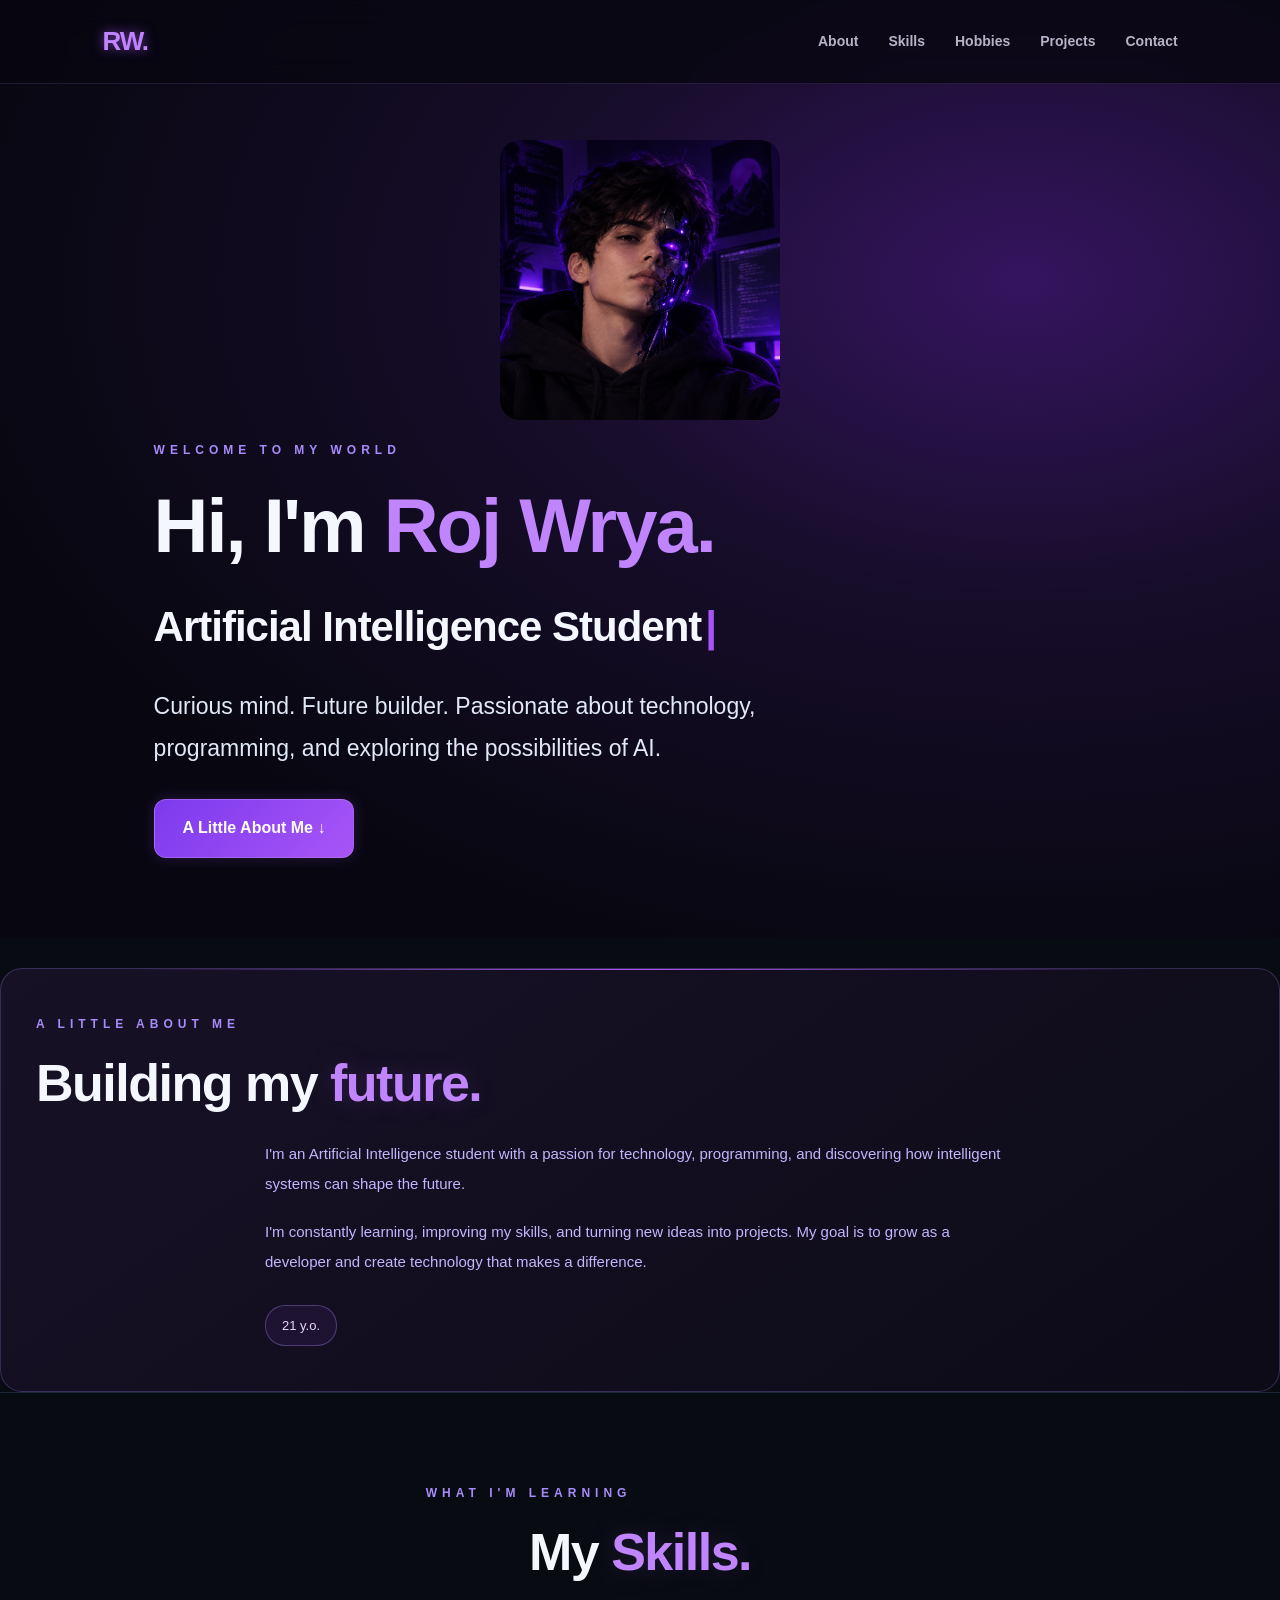
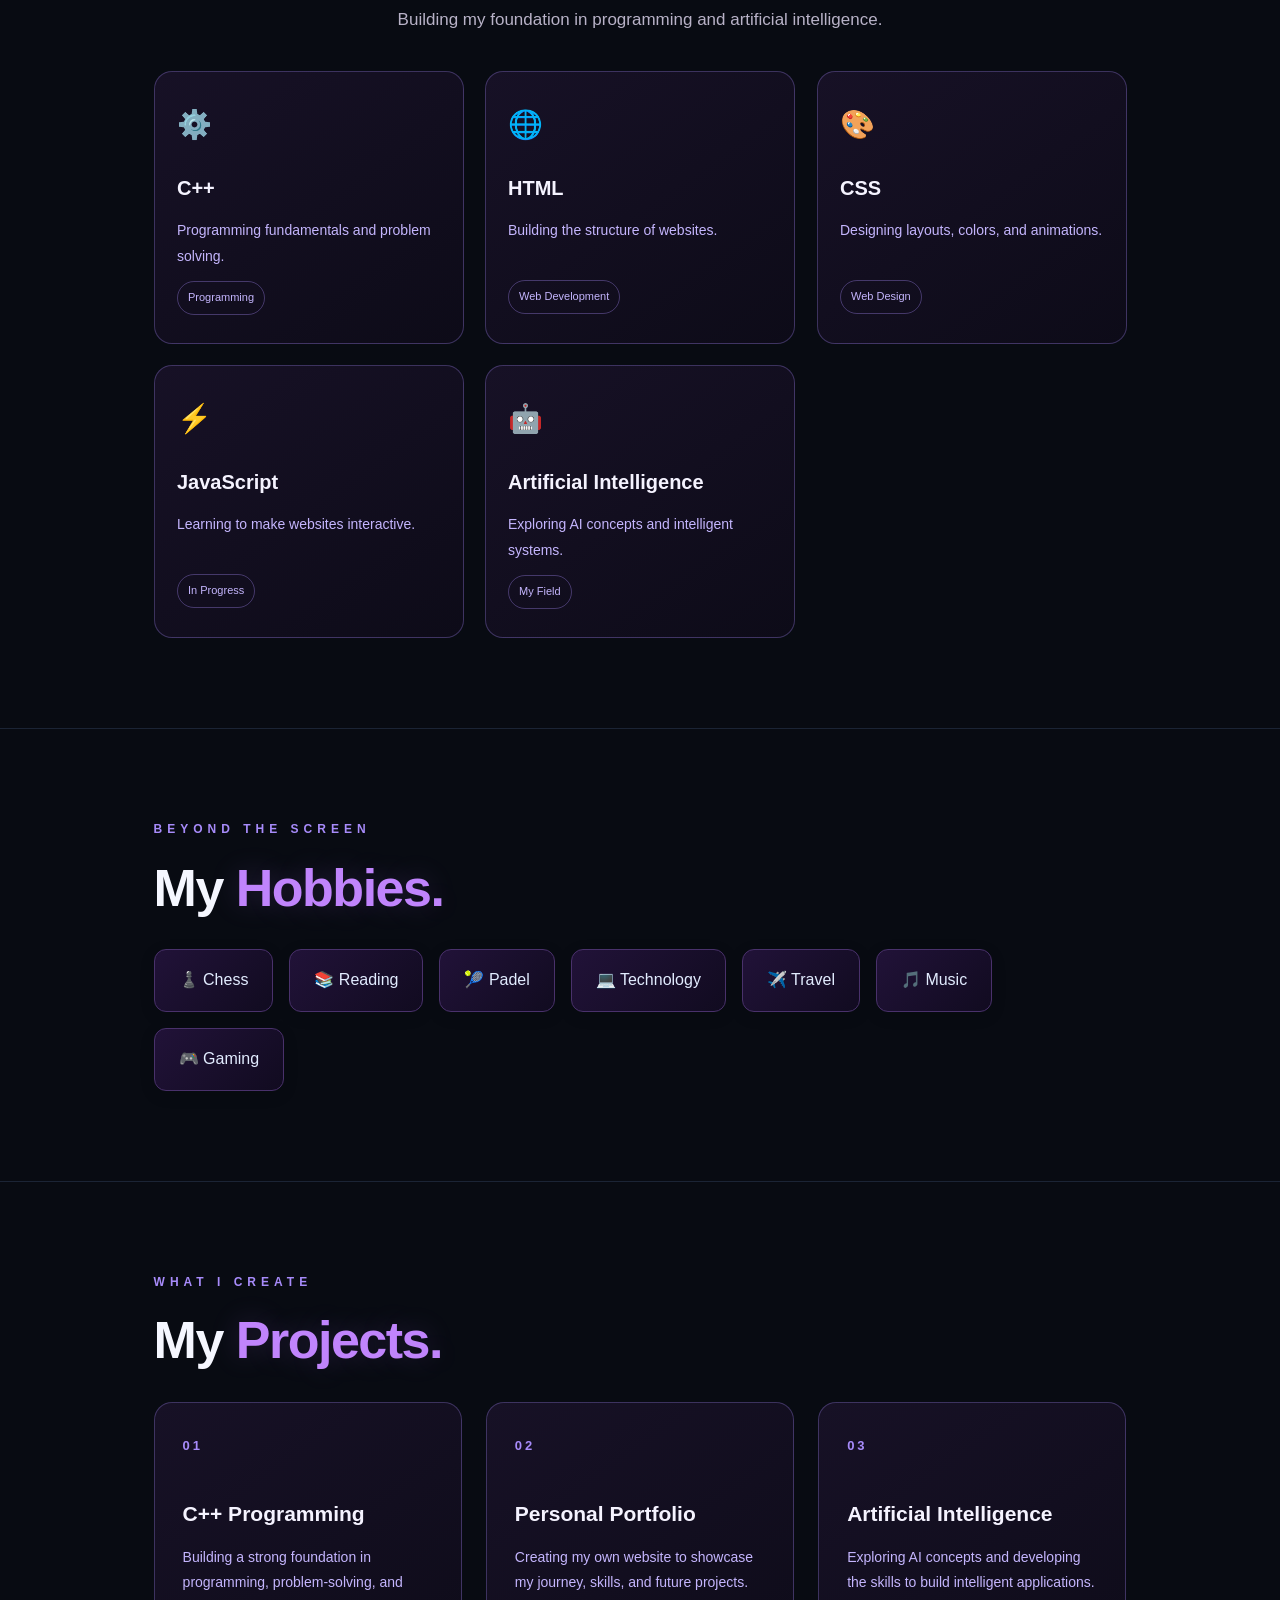
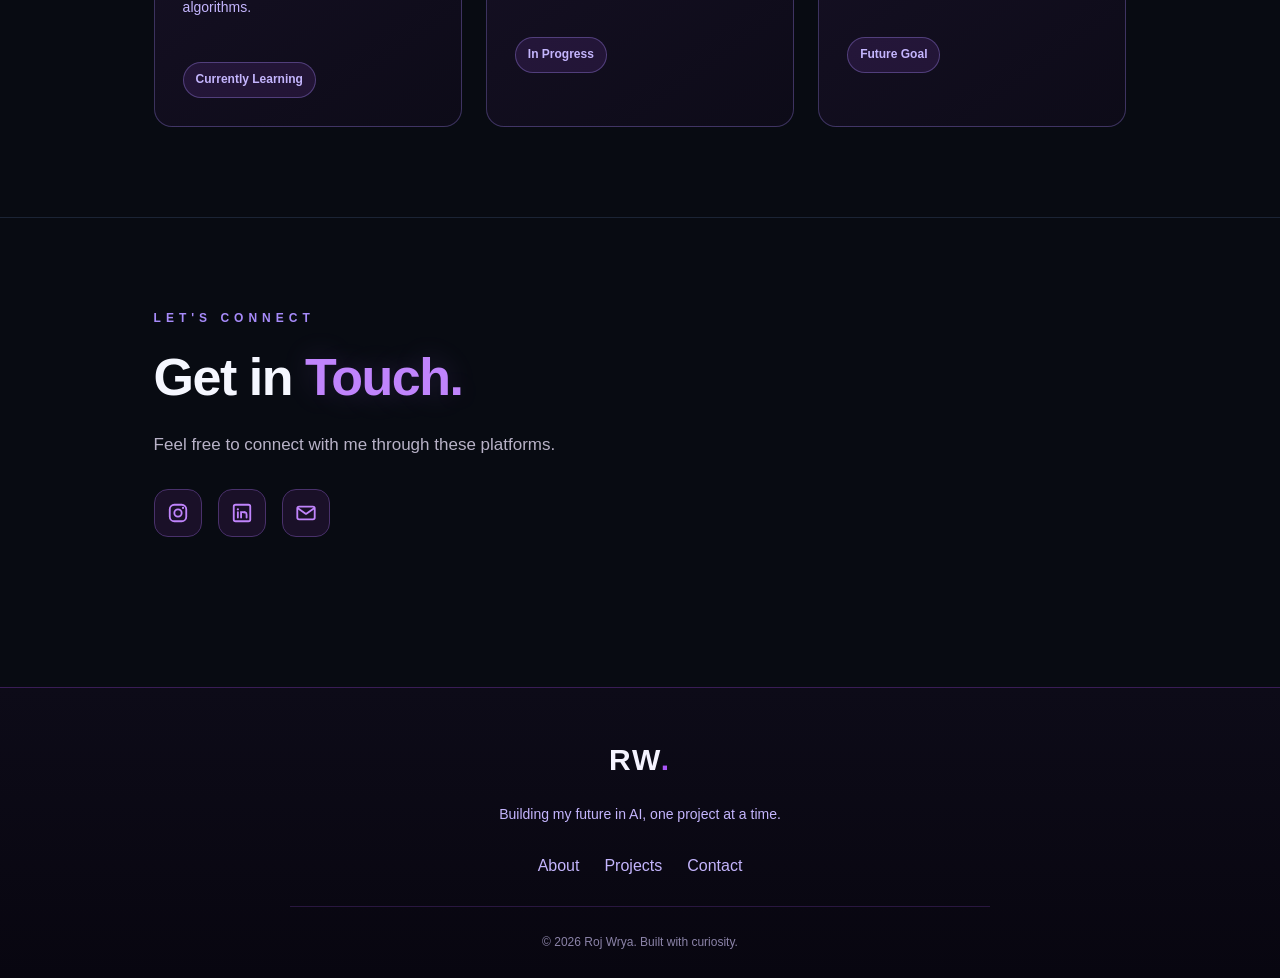
==== index.html @ 05ad54d7 "Add files via upload" ====
﻿
<!DOCTYPE html>
<html lang="en">
<head>
    <meta charset="UTF-8">
    <meta name="viewport" content="width=device-width, initial-scale=1.0">
    <title>Roj Wrya | Portfolio</title>
    <link rel="icon" type="image/png" href="favicon.png">
    <link rel="stylesheet" href="style.css">

</head>
<body>

    <nav class="navbar">
        <a href="#" class="logo">RW<span>.</span></a>

        <div class="nav-links">
            <a href="#about">About</a>
            <a href="#skills">Skills</a>
            <a href="#hobbies">Hobbies</a>
            <a href="#projects">Projects</a>
            <a href="#contact">Contact</a>
        </div>
    </nav>

    <header class="hero">
        <img src="avatar.png" alt="Roj's AI avatar" class="profile-avatar">

        <p class="label">WELCOME TO MY WORLD</p>

        <h1>Hi, I'm <span>Roj Wrya.</span></h1>

        <h2 class="hero-subtitle">
            <span id="typing-text">Artificial Intelligence Student</span><span class="typing-cursor">|</span>
        </h2>

        <p class="hero-description">
            Curious mind. Future builder. Passionate about technology,
            programming, and exploring the possibilities of AI.
        </p>

        <a href="#about" class="button">A Little About Me ↓</a>
    </header>


    <section id="about">
        <p class="label">A LITTLE ABOUT ME</p>

        <h2>Building my <span class="blue">future.</span></h2>

        <div class="about-content">
            <p>
                I'm an Artificial Intelligence student with a passion for
                technology, programming, and discovering how intelligent
                systems can shape the future.
            </p>

            <p>
                I'm constantly learning, improving my skills, and turning
                new ideas into projects. My goal is to grow as a developer
                and create technology that makes a difference.
            </p>

            <p id="age">21 y.o.</p>
        </div>
    </section>



    <section id="skills">
        <p class="label">WHAT I'M LEARNING</p>
        <h2>My <span class="blue">Skills.</span></h2>
        <p class="skills-intro">
            Building my foundation in programming and artificial intelligence.
        </p>

        <div class="skills-grid">
            <div class="skill-card">
                <span class="skill-icon">⚙️</span>
                <h3>C++</h3>
                <p>Programming fundamentals and problem solving.</p>
                <span class="skill-tag">Programming</span>
            </div>

            <div class="skill-card">
                <span class="skill-icon">🌐</span>
                <h3>HTML</h3>
                <p>Building the structure of websites.</p>
                <span class="skill-tag">Web Development</span>
            </div>

            <div class="skill-card">
                <span class="skill-icon">🎨</span>
                <h3>CSS</h3>
                <p>Designing layouts, colors, and animations.</p>
                <span class="skill-tag">Web Design</span>
            </div>

            <div class="skill-card">
                <span class="skill-icon">⚡</span>
                <h3>JavaScript</h3>
                <p>Learning to make websites interactive.</p>
                <span class="skill-tag">In Progress</span>
            </div>

            <div class="skill-card">
                <span class="skill-icon">🤖</span>
                <h3>Artificial Intelligence</h3>
                <p>Exploring AI concepts and intelligent systems.</p>
                <span class="skill-tag">My Field</span>
            </div>
        </div>
    </section>


    <section id="hobbies">
        <p class="label">BEYOND THE SCREEN</p>
        <h2>My <span class="blue">Hobbies.</span></h2>

        <div class="hobbies-list">
            <div class="hobby">♟️ Chess</div>
            <div class="hobby">📚 Reading</div>
            <div class="hobby">🎾 Padel</div>
            <div class="hobby">💻 Technology</div>
            <div class="hobby">✈️ Travel</div>
            <div class="hobby">🎵 Music</div>
            <div class="hobby">
                🎮 Gaming
            </div>
        </div>
    </section>

    <section id="projects">
        <p class="label">WHAT I CREATE</p>
        <h2>My <span class="blue">Projects.</span></h2>

        <div class="projects-grid">
            <div class="project-card">
                <span class="project-number">01</span>
                <h3>C++ Programming</h3>
                <p>Building a strong foundation in programming, problem-solving, and algorithms.</p>
                <span class="project-tag">Currently Learning</span>
            </div>

            <div class="project-card">
                <span class="project-number">02</span>
                <h3>Personal Portfolio</h3>
                <p>Creating my own website to showcase my journey, skills, and future projects.</p>
                <span class="project-tag">In Progress</span>
            </div>

            <div class="project-card">
                <span class="project-number">03</span>
                <h3>Artificial Intelligence</h3>
                <p>Exploring AI concepts and developing the skills to build intelligent applications.</p>
                <span class="project-tag">Future Goal</span>
            </div>
        </div>

    </section>



    <section id="contact">
        <p class="label">LET'S CONNECT</p>
        <h2>Get in <span class="blue">Touch.</span></h2>
        <p>Feel free to connect with me through these platforms.</p>


        <div class="social-links">
            <a href="https://www.instagram.com/skyblu__0/"
               target="_blank" rel="noopener noreferrer"
               aria-label="Instagram">
                <svg viewBox="0 0 24 24" aria-hidden="true">
                    <rect x="3" y="3" width="18" height="18" rx="5"
                          fill="none" stroke="currentColor" stroke-width="2" />
                    <circle cx="12" cy="12" r="4"
                            fill="none" stroke="currentColor" stroke-width="2" />
                    <circle cx="17.5" cy="6.5" r="1.2" fill="currentColor" />
                </svg>
            </a>

            <a href="https://www.linkedin.com/in/roj-wrya-595493444/"
               target="_blank" rel="noopener noreferrer"
               aria-label="LinkedIn">
                <svg viewBox="0 0 24 24" aria-hidden="true">
                    <rect x="3" y="3" width="18" height="18" rx="2"
                          fill="none" stroke="currentColor" stroke-width="2" />
                    <circle cx="7.5" cy="8" r="1.2" fill="currentColor" />
                    <path d="M7.5 11v6M11 17v-6h3v1
                     c.5-1 3-1.5 3 2v3"
                          fill="none" stroke="currentColor" stroke-width="2"
                          stroke-linecap="round" />
                </svg>
            </a>

            <a href="mailto:rojwrya06@gmail.com" aria-label="Email">
                <svg viewBox="0 0 24 24" aria-hidden="true">
                    <rect x="2.5" y="5" width="19" height="14" rx="2"
                          fill="none" stroke="currentColor" stroke-width="2" />
                    <path d="m3.5 7 8.5 6 8.5-6"
                          fill="none" stroke="currentColor" stroke-width="2"
                          stroke-linecap="round" stroke-linejoin="round" />
                </svg>
            </a>
        </div>

    </section>


    <footer class="site-footer">
        <a href="#" class="footer-logo">RW<span>.</span></a>

        <p>Building my future in AI, one project at a time.</p>

        <div class="footer-links">
            <a href="#about">About</a>
            <a href="#projects">Projects</a>
            <a href="#contact">Contact</a>
        </div>

        <div class="footer-divider"></div>

        <p class="copyright">© 2026 Roj Wrya. Built with curiosity.</p>
    </footer>
    <button id="back-to-top" aria-label="Back to top">↑</button>

    <!-- Futuristic Loading Screen -->
    <div id="loading-screen">
        <div class="loader-content">
            <div class="loader-ring"></div>
            <h2>RW<span>.</span></h2>
            <p>INITIALIZING PORTFOLIO</p>
        </div>
    </div>

    <script src="script.js"></script>
</body>
</html>
---- style.css ----
﻿
/* ROJ WRYA — PERSONAL PORTFOLIO */

* {
    margin: 0;
    padding: 0;
    box-sizing: border-box;
    scroll-behavior: smooth;
}


    body {
        background-color: #080b12;
        background-image: radial-gradient( ellipse at 10% 20%, rgba(139, 92, 246, 0.30), transparent 45% ), radial-gradient( ellipse at 90% 65%, rgba(168, 85, 247, 0.25), transparent 45% );

        background-attachment: fixed;

        color: #f5f7ff;
        font-family: Arial, Helvetica, sans-serif;
        line-height: 1.8;
    }



    .hero {
        min-height: 100vh;
        display: flex;
        flex-direction: column;
        justify-content: center;
        padding: 80px 12%;
        background: radial-gradient( ellipse at 80% 30%, #35145f 0%, #160d29 35%, #080711 75% );
    }

    .label {
        color: #A78BFA;
        text-transform: uppercase;
        letter-spacing: 5px;
        font-size: 12px;
        font-weight: bold;
        margin-bottom: 18px;
    }

    h1 {
        font-size: clamp(42px, 7vw, 76px);
        line-height: 1.2;
        margin-bottom: 18px;
        letter-spacing: -2px;
    }

        h1 span,
        .blue {
            color: #C084FC;
        }

    .hero > p:not(.label) {
        max-width: 650px;
        margin-bottom: 12px;
    }

    .hero > p:nth-of-type(2) {
        font-size: 23px;
        color: #e1e8f7;
    }

    p {
        color: #aab4c8;
        font-size: 17px;
    }

    .button {
        display: inline-block;
        width: fit-content;
        margin-top: 28px;
        padding: 12px 25px;
        background: #7C3AED;
        color: white;
        text-decoration: none;
        border-radius: 7px;
        transition: 0.3s ease;
    }

        .button:hover {
            background: #A855F7;
            transform: translateY(-3px);
            box-shadow: 0 8px 30px #2878f044;
        }

    section {
        padding: 90px 12%;
        border-top: 1px solid #1b2435;
    }

    h2 {
        font-size: clamp(28px, 4vw, 42px);
        margin-bottom: 22px;
        letter-spacing: -1px;
    }

    section p {
        max-width: 750px;
    }

    #age {
        display: inline-block;
        margin-top: 24px;
        padding: 5px 14px;
        color: #79adff;
        background: #142441;
        border: 1px solid #284a7d;
        border-radius: 30px;
        font-size: 14px;
    }

    #skills p:last-child {
        margin-top: 15px;
        color: #dce5f7;
        word-spacing: 4px;
    }

    footer {
        padding: 30px 12%;
        text-align: center;
        border-top: 1px solid #1b2435;
        background: #06080d;
    }

        footer p {
            font-size: 13px;
            color: #76839b;
        }

    @media (max-width: 600px) {
        .hero {
            min-height: 90vh;
            padding: 60px 7%;
        }

        section {
            padding: 65px 7%;
        }

        h1 {
            letter-spacing: -1px;
        }
    }
    /* HOBBIES SECTION */

    .hobbies-list {
        display: flex;
        flex-wrap: wrap;
        gap: 16px;
        margin-top: 30px;
    }

    .hobby {
        padding: 16px 24px;
        background: linear-gradient(135deg, #211238, #110b20);
        border: 1px solid #49316b;
        border-radius: 12px;
        color: #e2ecff;
        font-size: 16px;
        transition: all 0.3s ease;
        box-shadow: 0 4px 15px #00000020;
    }

        .hobby:hover {
            transform: translateY(-5px);
            border-color: #C084FC;
            box-shadow: 0 8px 25px #A855F740;
            background: #2a1742;
        }
    /* SOCIAL ICONS */

    .social-links {
        display: flex;
        flex-wrap: wrap;
        align-items: center;
        gap: 18px;
        margin-top: 28px;
    }

        .social-links a {
            width: 58px;
            height: 58px;
            display: flex;
            align-items: center;
            justify-content: center;
            color: #C084FC;
            background: #1A1028;
            border: 1px solid #49316B;
            border-radius: 16px;
            text-decoration: none;
            transition: all 0.3s ease;
        }

        .social-links svg {
            width: 27px;
            height: 27px;
        }

        .social-links a:hover {
            color: #FFFFFF;
            background: #7C3AED;
            border-color: #C084FC;
            transform: translateY(-5px);
            box-shadow: 0 8px 25px #7C3AED60;
        }
    /* FIX SOCIAL ICON SIZE */

    .social-links {
        display: flex;
        align-items: center;
        gap: 16px;
    }

        .social-links a {
            width: 52px !important;
            height: 52px !important;
            padding: 0 !important;
            display: inline-flex !important;
            align-items: center;
            justify-content: center;
            flex-shrink: 0;
            border-radius: 14px;
        }

            .social-links a svg {
                width: 24px !important;
                height: 24px !important;
                max-width: 24px;
                max-height: 24px;
                display: block;
            }
    /* FORCE SOCIAL ICONS TO NORMAL SIZE */
    #contact .social-links a {
        width: 48px !important;
        height: 48px !important;
        min-width: 48px !important;
        min-height: 48px !important;
        max-width: 48px !important;
        max-height: 48px !important;
        padding: 0 !important;
        display: flex !important;
        align-items: center;
        justify-content: center;
        overflow: hidden;
        flex-shrink: 0;
    }

        #contact .social-links a svg {
            width: 22px !important;
            height: 22px !important;
            min-width: 22px !important;
            min-height: 22px !important;
            max-width: 22px !important;
            max-height: 22px !important;
            flex: 0 0 22px !important;
            display: block !important;
        }
    /* ===== PREMIUM PURPLE NAVBAR ===== */
    .navbar {
        position: fixed;
        top: 0;
        left: 0;
        width: 100%;
        padding: 18px 8%;
        display: flex;
        justify-content: space-between;
        align-items: center;
        background: rgba(8, 7, 17, 0.8);
        backdrop-filter: blur(16px);
        -webkit-backdrop-filter: blur(16px);
        border-bottom: 1px solid rgba(192, 132, 252, 0.15);
        z-index: 1000;
    }

    .logo {
        color: #FFFFFF;
        font-size: 26px;
        font-weight: 800;
        text-decoration: none;
        letter-spacing: -1px;
    }

        .logo span {
            color: #C084FC;
        }

    .nav-links {
        display: flex;
        align-items: center;
        gap: 30px;
    }

        .nav-links a {
            color: #B8B2C7;
            text-decoration: none;
            font-size: 14px;
            font-weight: 600;
            transition: color 0.3s ease;
        }

            .nav-links a:hover {
                color: #C084FC;
            }
    /* Keep the navbar clear of the hero content */
    .hero {
        padding-top: 120px;
    }
    /* Mobile-friendly navigation */
    @media (max-width: 600px) {
        .navbar {
            padding: 16px 5%;
        }

        .nav-links {
            gap: 12px;
        }

            .nav-links a {
                font-size: 11px;
            }

        .logo {
            font-size: 22px;
        }
    }
    /* ===== SMOOTH HERO ENTRANCE ===== */
    @keyframes heroEntrance {
        from {
            opacity: 0;
            transform: translateY(25px);
        }

        to {
            opacity: 1;
            transform: translateY(0);
        }
    }

    .hero > * {
        animation: heroEntrance 0.8s ease-out both;
    }

        .hero > *:nth-child(1) {
            animation-delay: 0.1s;
        }

        .hero > *:nth-child(2) {
            animation-delay: 0.2s;
        }

        .hero > *:nth-child(3) {
            animation-delay: 0.3s;
        }

        .hero > *:nth-child(4) {
            animation-delay: 0.4s;
        }

        .hero > *:nth-child(5) {
            animation-delay: 0.5s;
        }

    @media (prefers-reduced-motion: reduce) {
        .hero > * {
            animation: none;
        }
    }
    /* ===== PREMIUM SECTION HEADINGS ===== */
    section {
        position: relative;
        overflow: hidden;
    }

        section h2 {
            font-size: clamp(32px, 5vw, 52px);
            line-height: 1.2;
            letter-spacing: -1.5px;
            margin-bottom: 22px;
        }

            section h2 .blue {
                text-shadow: 0 0 30px rgba(192, 132, 252, 0.2);
            }

        section > p:not(.label) {
            color: #B8B2C7;
            max-width: 700px;
        }
        /* Consistent spacing for section labels */
        section .label {
            margin-bottom: 16px;
        }
    /* ===== PREMIUM PROJECT CARDS ===== */
    .projects-grid {
        display: grid;
        grid-template-columns: repeat(3, minmax(0, 1fr));
        gap: 22px;
        margin-top: 35px;
    }

    .project-card {
        position: relative;
        padding: 30px 25px;
        background: linear-gradient(145deg, #211238, #100b1b);
        border: 1px solid #49316b;
        border-radius: 18px;
        transition: transform 0.35s ease, border-color 0.35s ease, box-shadow 0.35s ease;
    }

        .project-card:hover {
            transform: translateY(-8px);
            border-color: #C084FC;
            box-shadow: 0 18px 40px rgba(124, 58, 237, 0.18);
        }

    .project-number {
        display: inline-block;
        color: #C084FC;
        font-size: 13px;
        font-weight: 700;
        letter-spacing: 2px;
        margin-bottom: 22px;
    }

    .project-card h3 {
        color: #FFFFFF;
        font-size: 21px;
        margin-bottom: 12px;
    }

    .project-card p {
        color: #B8B2C7;
        font-size: 14px;
        line-height: 1.8;
        margin-bottom: 24px;
    }

    .project-tag {
        display: inline-block;
        padding: 6px 11px;
        border-radius: 20px;
        background: rgba(168, 85, 247, 0.12);
        border: 1px solid rgba(192, 132, 252, 0.25);
        color: #D8B4FE;
        font-size: 11px;
        font-weight: 600;
    }
    /* Responsive project cards */
    @media (max-width: 850px) {
        .projects-grid {
            grid-template-columns: repeat(2, minmax(0, 1fr));
        }
    }

    @media (max-width: 560px) {
        .projects-grid {
            grid-template-columns: 1fr;
        }
    }

    .profile-avatar {
        width: 280px;
        height: 280px;
        object-fit: cover;
        border-radius: 20px;
        display: block;
        margin: 20px auto;
    }

    @media (max-width: 600px) {
        .profile-avatar {
            width: 200px;
            height: 200px;
        }
    }
    /* Purple neon effects */
    button,
    .btn,
    nav a {
        transition: all 0.3s ease;
    }

        button:hover,
        .btn:hover,
        nav a:hover {
            color: #ffffff;
            text-shadow: 0 0 8px #c084fc;
        }

        button:hover,
        .btn:hover {
            box-shadow: 0 0 15px rgba(168, 85, 247, 0.6);
        }
    /* Smooth scrolling */
    html {
        scroll-behavior: smooth;
    }
    /* Subtle entrance animation */
    @keyframes fadeInUp {
        from {
            opacity: 0;
            transform: translateY(20px);
        }

        to {
            opacity: 1;
            transform: translateY(0);
        }
    }
    /* Respect reduced-motion preferences */
    @media (prefers-reduced-motion: no-preference) {
        .hero h1,
        .hero p,
        .hero .btn {
            animation: fadeInUp 0.8s ease-out both;
        }
    }
    /* Futuristic project cards */
    .projects-grid {
        display: grid;
        grid-template-columns: repeat(3, minmax(0, 1fr));
        gap: 24px;
        margin-top: 30px;
    }

    .project-card {
        background: linear-gradient(145deg, #171126, #0d0b18);
        border: 1px solid rgba(167, 139, 250, 0.3);
        border-radius: 18px;
        padding: 28px;
        transition: transform 0.3s ease, border-color 0.3s ease, box-shadow 0.3s ease;
    }

        .project-card:hover {
            transform: translateY(-8px);
            border-color: #a855f7;
            box-shadow: 0 10px 30px rgba(168, 85, 247, 0.2);
        }

    .project-number {
        color: #a78bfa;
        font-size: 13px;
        letter-spacing: 3px;
    }

    .project-card h3 {
        color: #f5f3ff;
        margin: 16px 0 12px;
    }

    .project-card p {
        color: #c4b5fd;
        font-size: 14px;
        line-height: 1.8;
    }

    .project-tag {
        display: inline-block;
        margin-top: 18px;
        padding: 6px 12px;
        border: 1px solid rgba(167, 139, 250, 0.35);
        border-radius: 20px;
        color: #c4b5fd;
        font-size: 12px;
    }
    /* Responsive project cards */
    @media (max-width: 900px) {
        .projects-grid {
            grid-template-columns: repeat(2, minmax(0, 1fr));
        }
    }

    @media (max-width: 600px) {
        .projects-grid {
            grid-template-columns: 1fr;
        }

        .project-card {
            padding: 22px;
        }
    }

/* Futuristic Project Card Hover Effect */
.project-card {
    transition: transform 0.3s ease, box-shadow 0.3s ease, border-color 0.3s ease;
}

    .project-card:hover {
        transform: translateY(-8px);
        border-color: #a855f7;
        box-shadow: 0 0 15px rgba(168, 85, 247, 0.2), 0 0 30px rgba(168, 85, 247, 0.12);
    }

    /* Mobile navigation improvements */
    @media (max-width: 600px) {
        .navbar {
            padding: 16px 20px;
            flex-wrap: wrap;
            gap: 12px;
        }

        .nav-links {
            display: flex;
            flex-wrap: wrap;
            justify-content: center;
            gap: 12px;
        }

            .nav-links a {
                font-size: 12px;
            }
    }
    /* Fix navbar on small screens */
    @media (max-width: 600px) {
        .navbar {
            padding: 14px 16px;
            flex-wrap: wrap;
            justify-content: center;
            gap: 12px;
        }

            .navbar .logo {
                width: 100%;
                text-align: center;
            }

            .navbar .nav-links {
                width: 100%;
                display: flex;
                flex-wrap: wrap;
                justify-content: center;
                gap: 12px;
            }

                .navbar .nav-links a {
                    font-size: 12px;
                }
    }
    /* Professional Footer */
    .site-footer {
        text-align: center;
        padding: 45px 20px 25px;
        margin-top: 60px;
        background: linear-gradient(180deg, #0d0b18, #080610);
        border-top: 1px solid rgba(168, 85, 247, 0.3);
    }

    .footer-logo {
        font-size: 30px;
        font-weight: bold;
        color: #f5f3ff;
        text-decoration: none;
        letter-spacing: 2px;
    }

        .footer-logo span {
            color: #a855f7;
        }

    .site-footer p {
        color: #c4b5fd;
        font-size: 14px;
        margin: 15px 0;
        line-height: 1.8;
    }

    .footer-links {
        display: flex;
        justify-content: center;
        flex-wrap: wrap;
        gap: 25px;
        margin: 25px 0;
    }

        .footer-links a {
            color: #c4b5fd;
            text-decoration: none;
            transition: color 0.3s ease, text-shadow 0.3s ease;
        }

            .footer-links a:hover {
                color: #ffffff;
                text-shadow: 0 0 10px #a855f7;
            }

    .footer-divider {
        max-width: 700px;
        height: 1px;
        margin: 25px auto;
        background: rgba(168, 85, 247, 0.2);
    }

    .site-footer .copyright {
        color: #8b83a8;
        font-size: 12px;
        margin-bottom: 0;
    }

    @media (max-width: 600px) {
        .site-footer {
            padding: 35px 16px 20px;
        }

        .footer-links {
            gap: 18px;
        }
    }
    /* Professional Skills Section */
    #skills {
        text-align: center;
    }

    .skills-intro {
        color: #c4b5fd;
        max-width: 550px;
        margin: 15px auto 30px;
        line-height: 1.8;
    }

    .skills-grid {
        display: grid;
        grid-template-columns: repeat(3, minmax(0, 1fr));
        gap: 22px;
        margin-top: 35px;
    }

    .skill-card {
        padding: 28px 22px;
        text-align: left;
        background: linear-gradient(145deg, #171126, #0d0b18);
        border: 1px solid rgba(167, 139, 250, 0.3);
        border-radius: 18px;
        transition: transform 0.3s ease, border-color 0.3s ease, box-shadow 0.3s ease;
    }

        .skill-card:hover {
            transform: translateY(-6px);
            border-color: #a855f7;
            box-shadow: 0 10px 30px rgba(168, 85, 247, 0.18);
        }

    .skill-icon {
        display: inline-block;
        font-size: 28px;
        margin-bottom: 12px;
    }

    .skill-card h3 {
        color: #f5f3ff;
        margin: 8px 0 12px;
        font-size: 20px;
    }

    .skill-card p {
        color: #c4b5fd;
        font-size: 14px;
        line-height: 1.8;
        min-height: 50px;
    }

    .skill-tag {
        display: inline-block;
        margin-top: 12px;
        padding: 6px 10px;
        border: 1px solid rgba(167, 139, 250, 0.35);
        border-radius: 20px;
        color: #c4b5fd;
        font-size: 11px;
    }

    @media (max-width: 900px) {
        .skills-grid {
            grid-template-columns: repeat(2, minmax(0, 1fr));
        }
    }

    @media (max-width: 600px) {
        .skills-grid {
            grid-template-columns: 1fr;
            gap: 16px;
        }

        .skill-card {
            padding: 24px;
        }
    }
    /* Hero Button Glow */
    .hero .button {
        display: inline-block;
        padding: 14px 28px;
        margin-top: 18px;
        border: 1px solid rgba(192, 132, 252, 0.5);
        border-radius: 12px;
        background: linear-gradient(135deg, #7c3aed, #a855f7);
        color: #ffffff;
        text-decoration: none;
        font-weight: 600;
        box-shadow: 0 0 15px rgba(168, 85, 247, 0.2);
        transition: transform 0.3s ease, box-shadow 0.3s ease, background 0.3s ease;
    }

        .hero .button:hover {
            transform: translateY(-4px);
            box-shadow: 0 0 12px #a855f7, 0 0 30px rgba(168, 85, 247, 0.55);
        }

        .hero .button:focus-visible {
            outline: 2px solid #e9d5ff;
            outline-offset: 5px;
        }

    @media (prefers-reduced-motion: reduce) {
        .hero .button {
            transition: none;
        }

            .hero .button:hover {
                transform: none;
            }
    }
    /* About Me - Premium Styling */
    #about {
        position: relative;
        padding: 45px 35px;
        margin-top: 30px;
        background: linear-gradient(145deg, #171126, #0d0b18);
        border: 1px solid rgba(167, 139, 250, 0.25);
        border-radius: 22px;
        overflow: hidden;
    }

        #about::before {
            content: "";
            position: absolute;
            top: 0;
            left: 10%;
            width: 80%;
            height: 1px;
            background: linear-gradient( 90deg, transparent, #a855f7, transparent );
        }

        #about h2 {
            margin: 15px 0 25px;
        }

    .about-content {
        max-width: 750px;
        margin: 0 auto;
    }

        .about-content p:not(#age) {
            color: #c4b5fd;
            font-size: 15px;
            line-height: 2;
            margin-bottom: 18px;
        }

    #about #age {
        display: inline-block;
        margin-top: 10px;
        padding: 8px 16px;
        border: 1px solid rgba(167, 139, 250, 0.35);
        border-radius: 20px;
        color: #e9d5ff;
        font-size: 13px;
        background: rgba(168, 85, 247, 0.08);
    }

    @media (max-width: 600px) {
        #about {
            padding: 30px 20px;
            border-radius: 18px;
        }
    }
    /* Visible Purple Ambient Glow */
    body {
        background-image: radial-gradient( ellipse at 10% 20%, rgba(139, 92, 246, 0.24), transparent 45% ), radial-gradient( ellipse at 90% 65%, rgba(168, 85, 247, 0.20), transparent 45% );
        background-attachment: fixed;
    }
.typing-cursor {
    display: inline-block;
    color: #a855f7;
    margin-left: 4px;
    animation: cursor-blink 0.7s infinite;
}

@keyframes cursor-blink {
    50% {
        opacity: 0;
    }
}

/* Futuristic 3D Skill Card Effect */
.skills-grid .skill-card {
    transform-style: preserve-3d;
    transition: transform 0.25s ease, box-shadow 0.25s ease;
    will-change: transform;
}

@media (prefers-reduced-motion: reduce) {
    .skills-grid .skill-card {
        transition: none;
    }
}
/* Tablet Responsive Layout */
@media (min-width: 601px) and (max-width: 900px) {
    .projects-grid {
        grid-template-columns: repeat(2, 1fr);
    }

    .skills-grid {
        grid-template-columns: repeat(2, 1fr);
    }

    .hobbies-grid {
        gap: 12px;
    }

    .project-card {
        padding: 24px;
    }
}

/* Back-to-Top Button */
#back-to-top {
    position: fixed;
    bottom: 25px;
    right: 25px;
    width: 45px;
    height: 45px;
    border: 1px solid #a855f7;
    border-radius: 12px;
    background: rgba(168, 85, 247, 0.15);
    color: #ffffff;
    font-size: 26px;
    cursor: pointer;
    opacity: 0;
    visibility: hidden;
    transform: translateY(10px);
    transition: all 0.3s ease;
    z-index: 999;
    box-shadow: 0 0 15px rgba(168, 85, 247, 0.15);
}

    #back-to-top.show {
        opacity: 1;
        visibility: visible;
        transform: translateY(0);
    }

    #back-to-top:hover {
        background: #a855f7;
        box-shadow: 0 0 20px rgba(168, 85, 247, 0.5);
        transform: translateY(-4px);
    }

/* Futuristic Purple Loading Screen */
#loading-screen {
    position: fixed;
    inset: 0;
    z-index: 10000;
    display: flex;
    align-items: center;
    justify-content: center;
    background: #080812;
    transition: opacity 0.6s ease, visibility 0.6s ease;
}

.loader-content {
    text-align: center;
}

.loader-ring {
    width: 65px;
    height: 65px;
    margin: 0 auto 25px;
    border: 3px solid rgba(168, 85, 247, 0.15);
    border-top: 3px solid #a855f7;
    border-right: 3px solid #d8b4fe;
    border-radius: 50%;
    box-shadow: 0 0 20px rgba(168, 85, 247, 0.25);
    animation: loader-spin 0.9s linear infinite;
}

.loader-content h2 {
    color: #f5f3ff;
    font-size: 36px;
    letter-spacing: 4px;
    margin: 0 0 12px;
}

    .loader-content h2 span {
        color: #a855f7;
    }

.loader-content p {
    color: #b794f6;
    font-size: 11px;
    letter-spacing: 4px;
    margin: 0;
}

@keyframes loader-spin {
    to {
        transform: rotate(360deg);
    }
}

@media (prefers-reduced-motion: reduce) {
    .loader-ring {
        animation-duration: 2s;
    }
}

/* Active Navigation Link */
nav a {
    transition: color 0.3s ease, text-shadow 0.3s ease;
}

    nav a.active {
        color: #c084fc;
        text-shadow: 0 0 12px rgba(168, 85, 247, 0.7);
    }
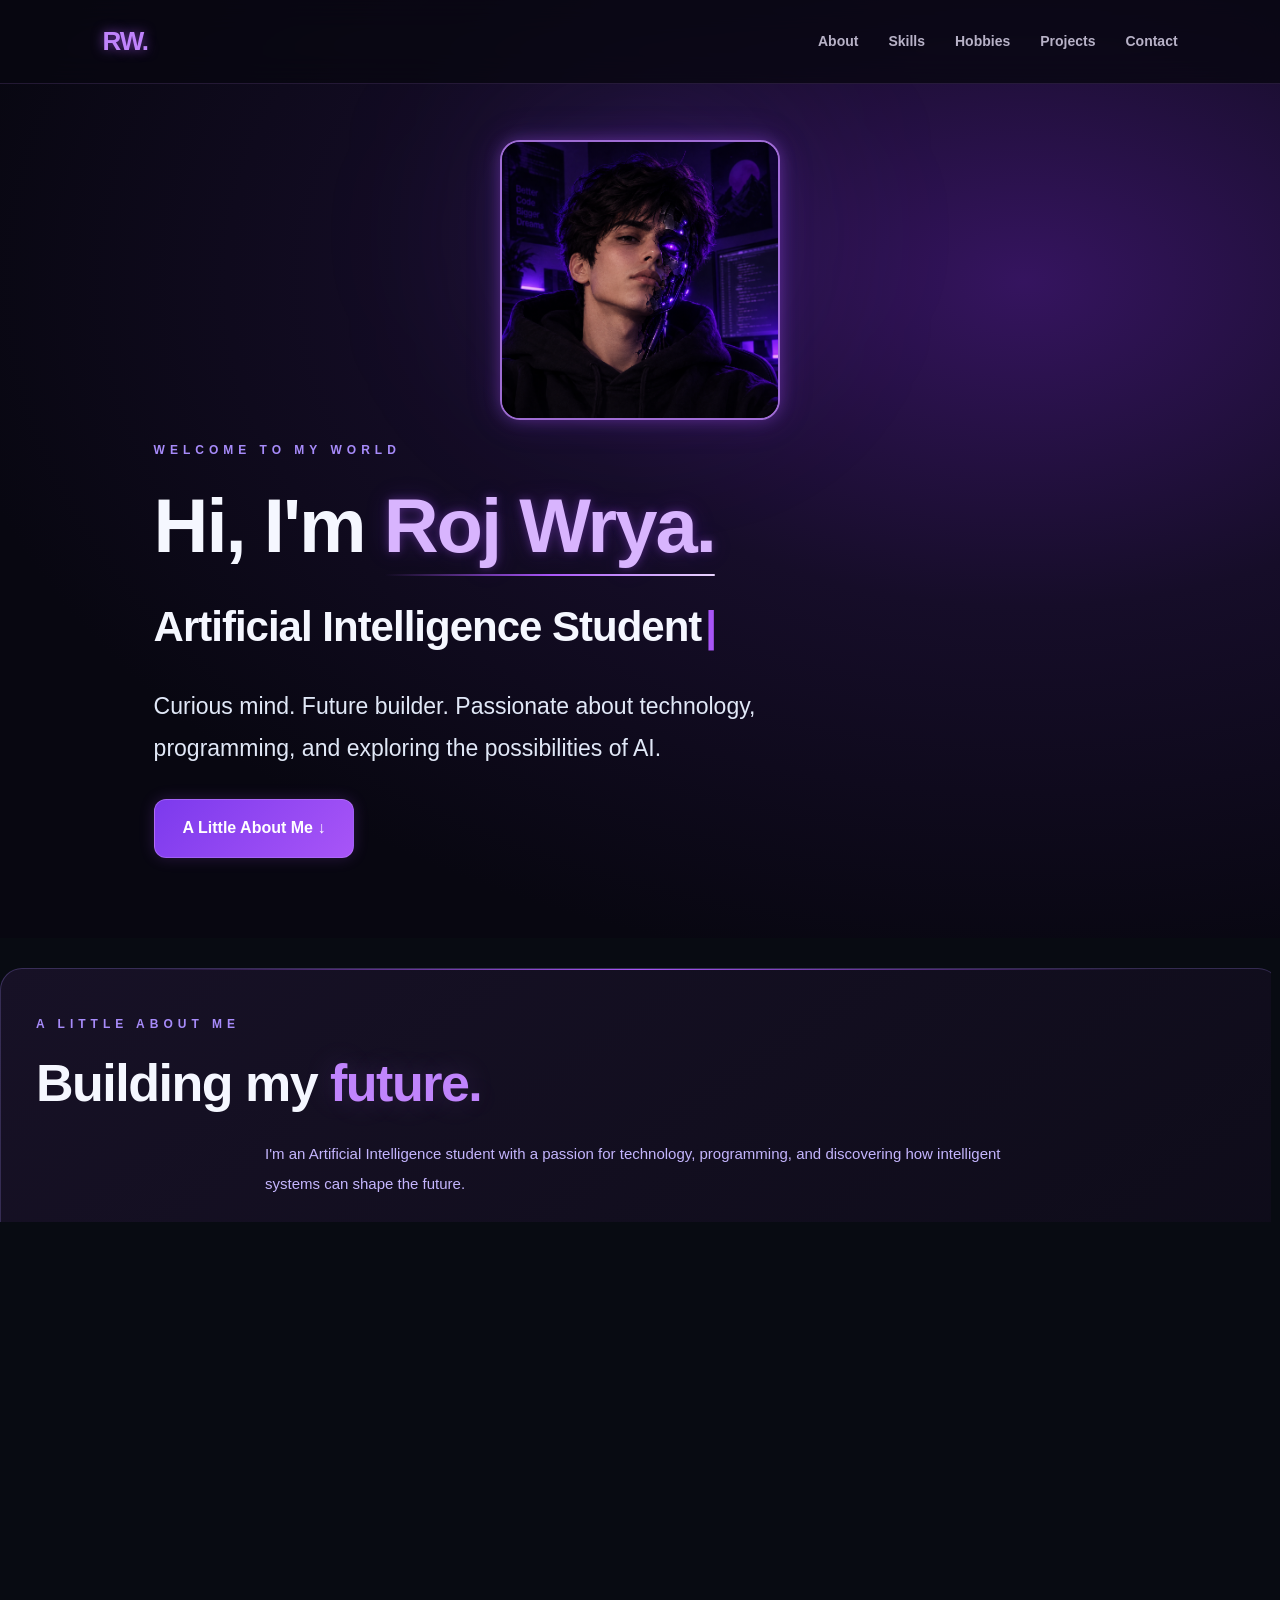
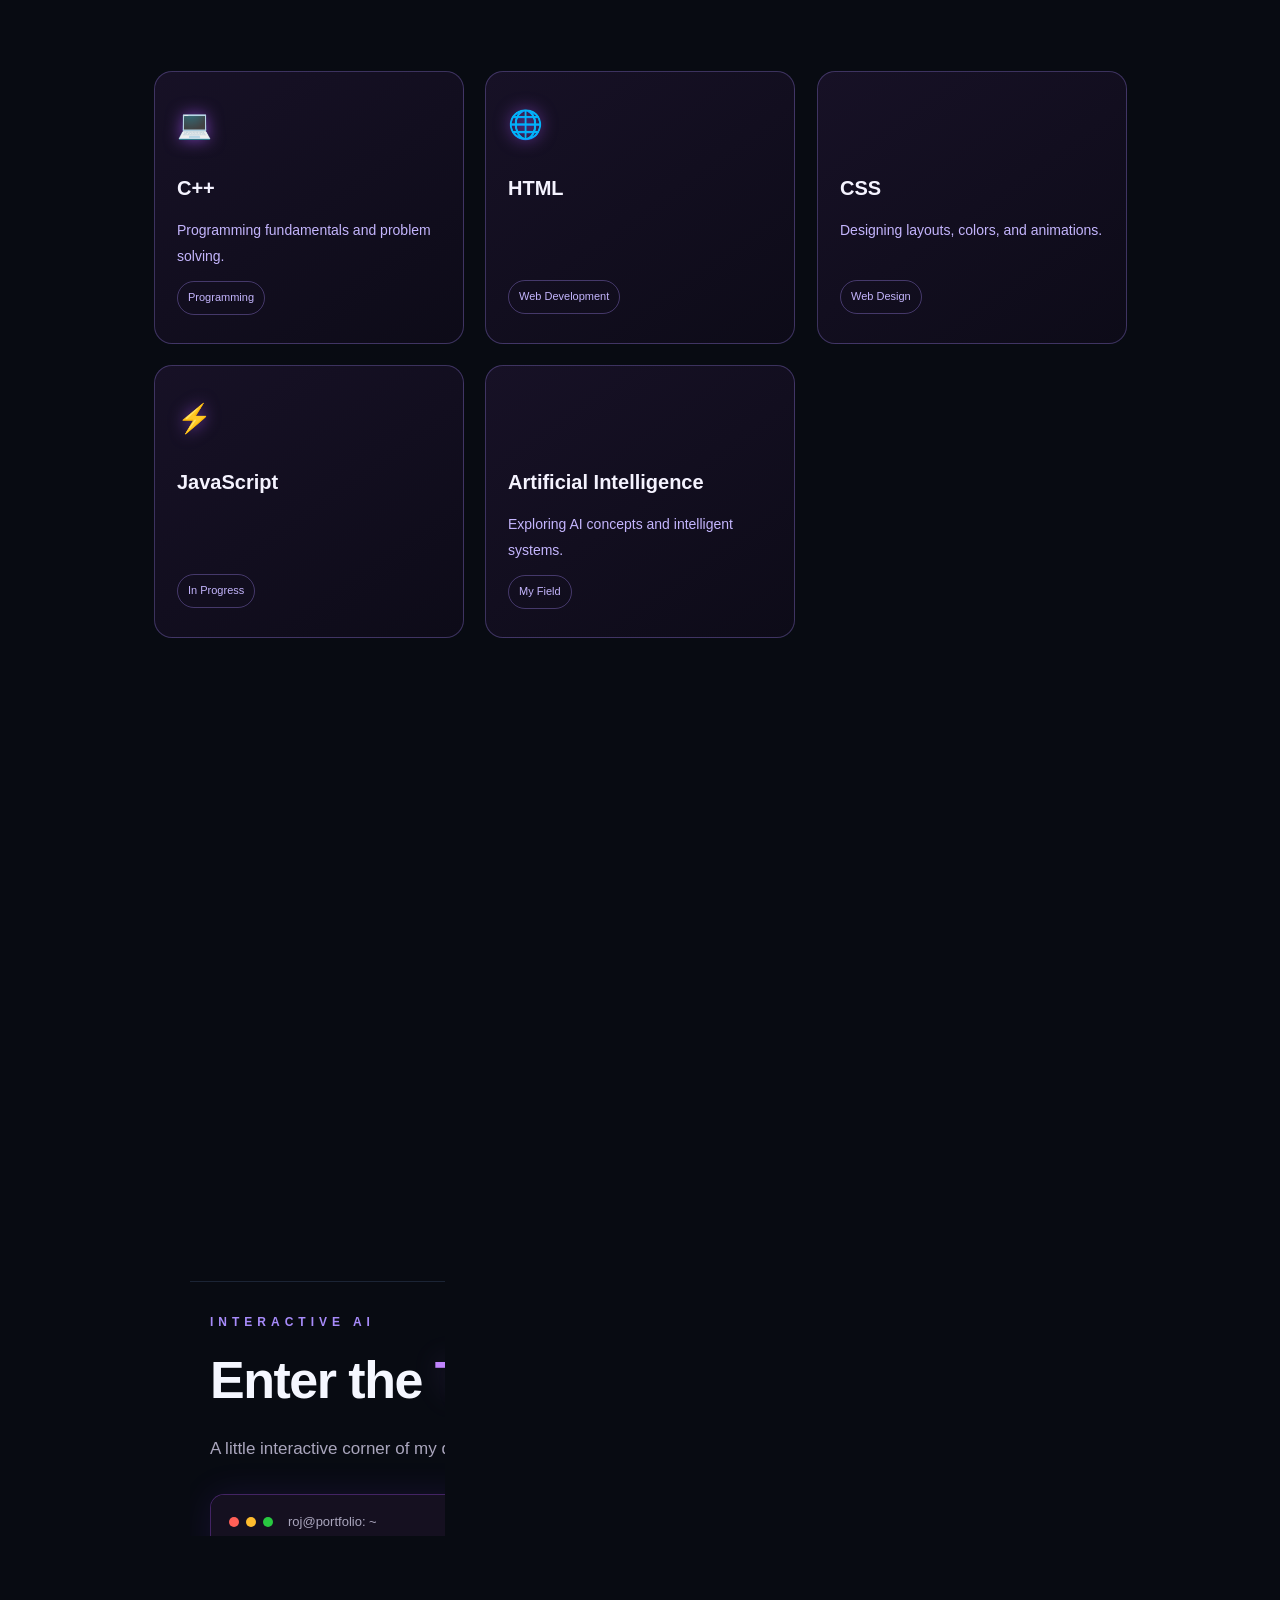
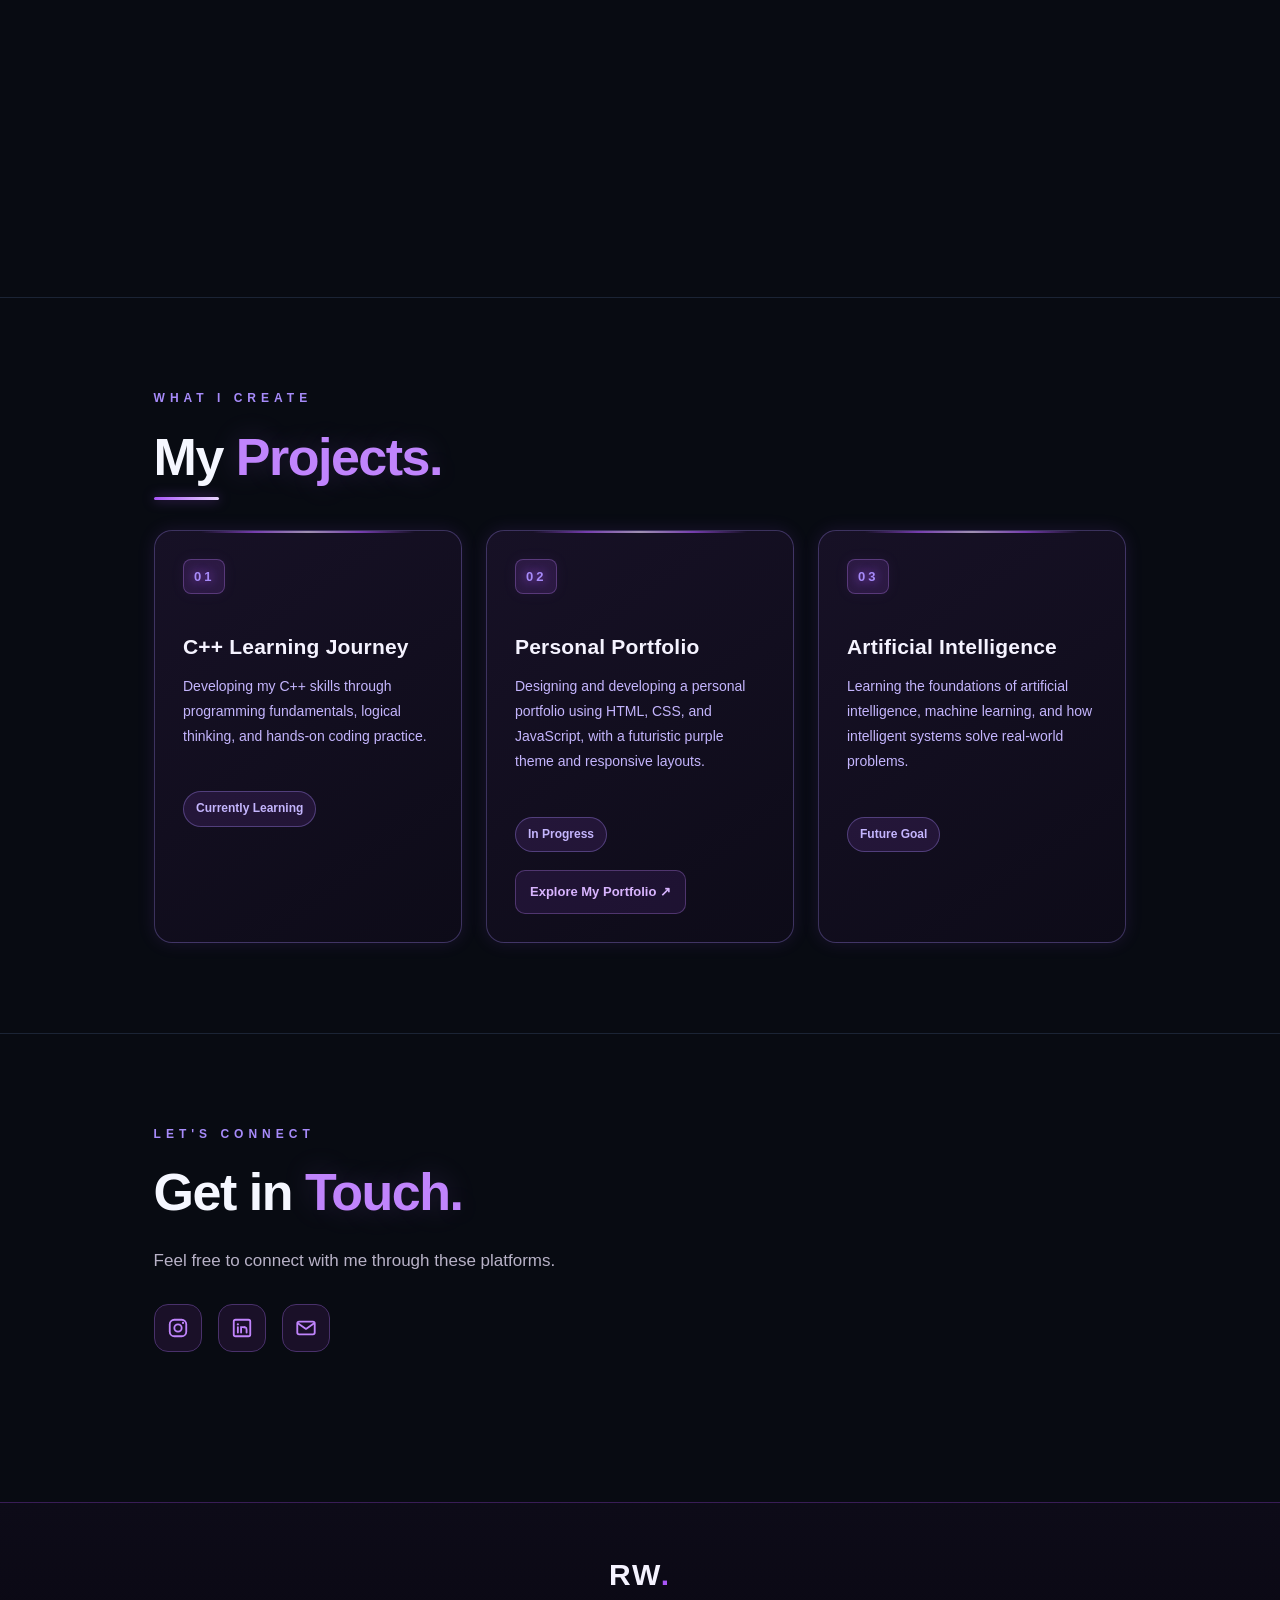
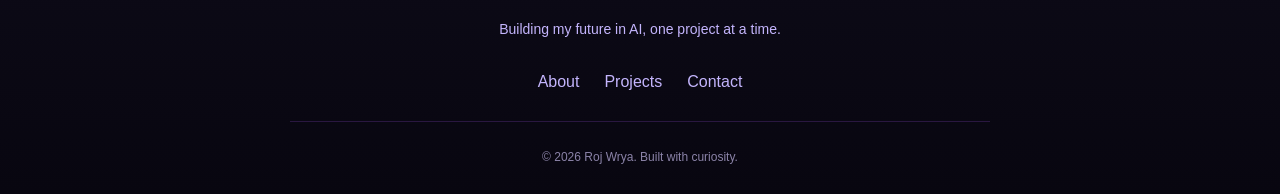
==== commit 9255ab26: "Add files via upload" ====
--- a/index.html
+++ b/index.html
@@ -10,7 +10,7 @@
 
 </head>
 <body>
-
+    <div id="scroll-progress"></div>
     <nav class="navbar">
         <a href="#" class="logo">RW<span>.</span></a>
 
@@ -28,7 +28,7 @@
 
         <p class="label">WELCOME TO MY WORLD</p>
 
-        <h1>Hi, I'm <span>Roj Wrya.</span></h1>
+        <h1>Hi, I'm <span class="name-glow">Roj Wrya.</span></h1>
 
         <h2 class="hero-subtitle">
             <span id="typing-text">Artificial Intelligence Student</span><span class="typing-cursor">|</span>
@@ -76,7 +76,7 @@
 
         <div class="skills-grid">
             <div class="skill-card">
-                <span class="skill-icon">⚙️</span>
+                <span class="skill-icon">💻</span>
                 <h3>C++</h3>
                 <p>Programming fundamentals and problem solving.</p>
                 <span class="skill-tag">Programming</span>
@@ -130,6 +130,39 @@
         </div>
     </section>
 
+    <!-- AI TERMINAL -->
+    <section id="ai-terminal">
+        <p class="label">INTERACTIVE AI</p>
+        <h2>Enter the <span class="blue">Terminal.</span></h2>
+        <p class="terminal-intro">A little interactive corner of my digital world.</p>
+
+        <div class="terminal-window">
+            <div class="terminal-header">
+                <div class="terminal-dots">
+                    <span></span>
+                    <span></span>
+                    <span></span>
+                </div>
+                <span class="terminal-title">roj@portfolio: ~</span>
+            </div>
+
+            <div class="terminal-body" id="terminal-output">
+                <p>Welcome to Roj's AI terminal.</p>
+                <p>Type <span class="terminal-purple">help</span> to see available commands.</p>
+            </div>
+
+            <form id="terminal-form" class="terminal-input-line">
+                <label for="terminal-input">roj@portfolio:~$</label>
+                <input type="text"
+                       id="terminal-input"
+                       placeholder="Type a command..."
+                       autocomplete="off"
+                       spellcheck="false">
+            </form>
+        </div>
+    </section>
+    <!-- END AI TERMINAL -->
+
     <section id="projects">
         <p class="label">WHAT I CREATE</p>
         <h2>My <span class="blue">Projects.</span></h2>
@@ -137,22 +170,26 @@
         <div class="projects-grid">
             <div class="project-card">
                 <span class="project-number">01</span>
-                <h3>C++ Programming</h3>
-                <p>Building a strong foundation in programming, problem-solving, and algorithms.</p>
+                <h3>C++ Learning Journey</h3>
+                <p>Developing my C++ skills through programming fundamentals, logical thinking, and hands-on coding practice.</p>
                 <span class="project-tag">Currently Learning</span>
             </div>
 
             <div class="project-card">
                 <span class="project-number">02</span>
                 <h3>Personal Portfolio</h3>
-                <p>Creating my own website to showcase my journey, skills, and future projects.</p>
+                <p>Designing and developing a personal portfolio using HTML, CSS, and JavaScript, with a futuristic purple theme and responsive layouts.</p>
                 <span class="project-tag">In Progress</span>
+
+                <a href="https://rojwrya06-code.github.io/rojwrya.github.io/" class="project-link" target="_blank" rel="noopener noreferrer">
+                    Explore My Portfolio ↗
+                </a>
             </div>
 
             <div class="project-card">
                 <span class="project-number">03</span>
                 <h3>Artificial Intelligence</h3>
-                <p>Exploring AI concepts and developing the skills to build intelligent applications.</p>
+                <p>Learning the foundations of artificial intelligence, machine learning, and how intelligent systems solve real-world problems.</p>
                 <span class="project-tag">Future Goal</span>
             </div>
         </div>
@@ -194,7 +231,7 @@
                 </svg>
             </a>
 
-            <a href="mailto:rojwrya06@gmail.com" aria-label="Email">
+            <a href="mailto:rojwrya06@gmail.com" aria-label="Gmail">
                 <svg viewBox="0 0 24 24" aria-hidden="true">
                     <rect x="2.5" y="5" width="19" height="14" rx="2"
                           fill="none" stroke="currentColor" stroke-width="2" />
@@ -235,5 +272,7 @@
     </div>
 
     <script src="script.js"></script>
+    <div class="cursor-glow"></div>
+    <button id="backToTop" aria-label="Back to top">↑</button>
 </body>
 </html>
--- a/style.css
+++ b/style.css
@@ -400,73 +400,154 @@
         margin-top: 35px;
     }
 
+.project-card {
+    position: relative;
+    padding: 30px 25px;
+    background: linear-gradient(145deg, #211238, #100b1b);
+    border: 1px solid #49316b;
+    border-radius: 18px;
+    transition: transform 0.4s ease, border-color 0.4s ease, box-shadow 0.4s ease, background 0.4s ease;
+    overflow: hidden;
+    isolation: isolate;
+    display: flex;
+    flex-direction: column;
+    align-items: flex-start;
+    min-height: 280px;
+    box-sizing: border-box;
+}
+    .project-card::before {
+        content: "";
+        position: absolute;
+        top: 0;
+        left: 15%;
+        width: 70%;
+        height: 2px;
+        background: linear-gradient( 90deg, transparent, #A855F7, #E9D5FF, #A855F7, transparent );
+        opacity: 0.65;
+        transition: opacity 0.3s ease;
+    }
+
+    .project-card:hover::before {
+        opacity: 1;
+    }
+
+    .project-card:hover {
+        transform: translateY(-8px);
+        border-color: #C084FC;
+        outline: 1px solid rgba(192, 132, 252, 0.18);
+        box-shadow: 0 18px 40px rgba(124, 58, 237, 0.22), 0 0 22px rgba(168, 85, 247, 0.16);
+        background: linear-gradient( 145deg, #2A1745, #100B1B );
+    }
+
+.project-number {
+    display: inline-block;
+    color: #E9D5FF;
+    font-size: 13px;
+    font-weight: 700;
+    letter-spacing: 2px;
+    margin-bottom: 22px;
+    padding: 5px 10px;
+    border: 1px solid rgba(192, 132, 252, 0.3);
+    border-radius: 8px;
+    background: rgba(168, 85, 247, 0.12);
+    text-shadow: 0 0 10px rgba(168, 85, 247, 0.5);
+    filter: drop-shadow(0 0 6px rgba(168, 85, 247, 0.35));
+    transition: all 0.3s ease;
+}
+
+.project-card:hover .project-number {
+    color: #FFFFFF;
+    background: rgba(168, 85, 247, 0.25);
+    border-color: #C084FC;
+    box-shadow: 0 0 14px rgba(168, 85, 247, 0.25);
+}
+
+.project-card:hover .project-number {
+    color: #FFFFFF;
+    text-shadow: 0 0 10px rgba(192, 132, 252, 0.9), 0 0 22px rgba(168, 85, 247, 0.65);
+}
+
+.project-card h3 {
+    color: #FFFFFF;
+    font-size: 21px;
+    line-height: 1.4;
+    margin-top: 0;
+    margin-bottom: 16px;
+    letter-spacing: 0.2px;
+}
+
+.project-card p {
+    color: #C4BDD4;
+    font-size: 14px;
+    line-height: 1.9;
+    margin-bottom: 24px;
+    transition: color 0.3s ease;
+}
+
+.project-card:hover p {
+    color: #F0E7FF;
+}
+
+.project-tag {
+    display: inline-block;
+    padding: 6px 11px;
+    border-radius: 20px;
+    background: rgba(168, 85, 247, 0.12);
+    border: 1px solid rgba(192, 132, 252, 0.25);
+    color: #D8B4FE;
+    font-size: 11px;
+    font-weight: 600;
+    transition: background 0.3s ease, border-color 0.3s ease, box-shadow 0.3s ease;
+    margin-top: auto;
+    align-self: flex-start;
+}
+.project-card:hover .project-tag {
+    background: rgba(168, 85, 247, 0.22);
+    border-color: rgba(192, 132, 252, 0.6);
+    box-shadow: 0 0 14px rgba(168, 85, 247, 0.2);
+}
+    /* Responsive project cards */
+@media (max-width: 850px) {
+    .projects-grid {
+        grid-template-columns: repeat(2, minmax(0, 1fr));
+        gap: 18px;
+    }
+}
+
+@media (max-width: 560px) {
+    .projects-grid {
+        grid-template-columns: 1fr;
+        gap: 18px;
+    }
+
     .project-card {
-        position: relative;
-        padding: 30px 25px;
-        background: linear-gradient(145deg, #211238, #100b1b);
-        border: 1px solid #49316b;
-        border-radius: 18px;
-        transition: transform 0.35s ease, border-color 0.35s ease, box-shadow 0.35s ease;
-    }
-
-        .project-card:hover {
-            transform: translateY(-8px);
-            border-color: #C084FC;
-            box-shadow: 0 18px 40px rgba(124, 58, 237, 0.18);
-        }
-
-    .project-number {
-        display: inline-block;
-        color: #C084FC;
-        font-size: 13px;
-        font-weight: 700;
-        letter-spacing: 2px;
-        margin-bottom: 22px;
-    }
-
-    .project-card h3 {
-        color: #FFFFFF;
-        font-size: 21px;
-        margin-bottom: 12px;
-    }
-
-    .project-card p {
-        color: #B8B2C7;
-        font-size: 14px;
-        line-height: 1.8;
-        margin-bottom: 24px;
-    }
-
-    .project-tag {
-        display: inline-block;
-        padding: 6px 11px;
-        border-radius: 20px;
-        background: rgba(168, 85, 247, 0.12);
-        border: 1px solid rgba(192, 132, 252, 0.25);
-        color: #D8B4FE;
-        font-size: 11px;
-        font-weight: 600;
-    }
-    /* Responsive project cards */
-    @media (max-width: 850px) {
-        .projects-grid {
-            grid-template-columns: repeat(2, minmax(0, 1fr));
-        }
-    }
-
-    @media (max-width: 560px) {
-        .projects-grid {
-            grid-template-columns: 1fr;
-        }
-    }
-
-    .profile-avatar {
-        width: 280px;
-        height: 280px;
-        object-fit: cover;
-        border-radius: 20px;
-        display: block;
-        margin: 20px auto;
+        padding: 26px 22px;
+    }
+
+        .project-card h3 {
+            font-size: 19px;
+        }
+
+        .project-card p {
+            font-size: 14px;
+            line-height: 1.8;
+        }
+}
+
+.profile-avatar {
+    width: 280px;
+    height: 280px;
+    object-fit: cover;
+    border-radius: 20px;
+    display: block;
+    margin: 20px auto;
+    border: 2px solid rgba(192, 132, 252, 0.8);
+    box-shadow: 0 0 15px rgba(168, 85, 247, 0.35), 0 0 35px rgba(124, 58, 237, 0.2);
+    transition: box-shadow 0.35s ease, border-color 0.35s ease;
+}
+    .profile-avatar:hover {
+        border-color: #E9D5FF;
+        box-shadow: 0 0 20px rgba(192, 132, 252, 0.65), 0 0 45px rgba(124, 58, 237, 0.4);
     }
 
     @media (max-width: 600px) {
@@ -497,6 +578,15 @@
     html {
         scroll-behavior: smooth;
     }
+#about {
+    scroll-margin-top: 120px;
+}
+
+@media (max-width: 600px) {
+    #about {
+        scroll-margin-top: 100px;
+    }
+}
     /* Subtle entrance animation */
     @keyframes fadeInUp {
         from {
@@ -741,11 +831,13 @@
             box-shadow: 0 10px 30px rgba(168, 85, 247, 0.18);
         }
 
-    .skill-icon {
-        display: inline-block;
-        font-size: 28px;
-        margin-bottom: 12px;
-    }
+.skill-icon {
+    display: inline-block;
+    font-size: 28px;
+    margin-bottom: 12px;
+    filter: drop-shadow(0 0 8px rgba(168, 85, 247, 0.65));
+    transition: filter 0.3s ease, transform 0.3s ease;
+}
 
     .skill-card h3 {
         color: #f5f3ff;
@@ -1023,3 +1115,513 @@
         color: #c084fc;
         text-shadow: 0 0 12px rgba(168, 85, 247, 0.7);
     }
+@media (max-width: 600px) {
+    .hero {
+        padding: 60px 20px;
+    }
+
+        .hero h1 {
+            font-size: clamp(2rem, 9vw, 3rem);
+        }
+
+    section {
+        padding-left: 20px;
+        padding-right: 20px;
+    }
+
+    .button {
+        max-width: 100%;
+        box-sizing: border-box;
+    }
+
+    img {
+        max-width: 100%;
+    }
+}
+#contact .social-links a {
+    box-shadow: 0 0 0 rgba(168, 85, 247, 0);
+}
+
+    #contact .social-links a:hover {
+        box-shadow: 0 0 12px rgba(168, 85, 247, 0.55), 0 0 28px rgba(124, 58, 237, 0.35);
+    }
+@keyframes purpleGlow {
+    0%, 100% {
+        background-position: 0% 0%;
+    }
+
+    50% {
+        background-position: 100% 100%;
+    }
+}
+
+body {
+    background-size: 200% 200%;
+    animation: purpleGlow 18s ease-in-out infinite;
+}
+@media (max-width: 560px) {
+    .projects-grid {
+        grid-template-columns: 1fr;
+        gap: 18px;
+    }
+
+    .project-card {
+        padding: 26px 22px;
+    }
+
+        .project-card h3 {
+            font-size: 19px;
+        }
+
+        .project-card p {
+            font-size: 14px;
+            line-height: 1.8;
+        }
+}
+/* PROJECT CARD ACCESSIBILITY */
+
+.project-card:focus-within {
+    outline: 2px solid #C084FC;
+    outline-offset: 4px;
+    box-shadow: 0 0 22px rgba(168, 85, 247, 0.2);
+}
+/* PROJECT LINK */
+
+.project-link {
+    display: inline-block;
+    margin-top: 18px;
+    padding: 9px 14px;
+    color: #D8B4FE;
+    background: rgba(168, 85, 247, 0.10);
+    border: 1px solid rgba(192, 132, 252, 0.30);
+    border-radius: 10px;
+    font-size: 13px;
+    font-weight: 600;
+    text-decoration: none;
+    transition: all 0.3s ease;
+}
+
+    .project-link:hover {
+        color: #FFFFFF;
+        background: rgba(168, 85, 247, 0.25);
+        border-color: #C084FC;
+        box-shadow: 0 0 18px rgba(168, 85, 247, 0.30);
+        transform: translateY(-2px);
+    }
+/* MOBILE PROJECT LINK */
+
+@media (max-width: 560px) {
+    .project-link {
+        padding: 8px 0;
+        font-size: 14px;
+    }
+}
+/* PROJECT LINK CARD HOVER */
+
+.project-card:hover .project-link {
+    background: rgba(168, 85, 247, 0.18);
+    border-color: rgba(192, 132, 252, 0.55);
+    box-shadow: 0 0 14px rgba(168, 85, 247, 0.18);
+}
+/* PROJECT REVEAL GLOW */
+
+@keyframes projectGlow {
+    0% {
+        box-shadow: 0 0 0 rgba(168, 85, 247, 0);
+    }
+
+    100% {
+        box-shadow: 0 0 18px rgba(168, 85, 247, 0.12);
+    }
+}
+
+.projects-grid .project-card {
+    animation: projectReveal 0.7s ease both, projectGlow 1s ease 0.5s both;
+}
+/* FUTURISTIC SECTION UNDERLINE */
+
+#projects h2 {
+    position: relative;
+    width: fit-content;
+    padding-bottom: 12px;
+}
+
+    #projects h2::after {
+        content: "";
+        position: absolute;
+        left: 0;
+        bottom: 0;
+        width: 65px;
+        height: 3px;
+        border-radius: 10px;
+        background: linear-gradient(90deg, #A855F7, #E9D5FF);
+        box-shadow: 0 0 12px rgba(168, 85, 247, 0.55);
+        animation: headingLine 3s ease-in-out infinite alternate;
+    }
+
+@keyframes headingLine {
+    from {
+        width: 45px;
+        opacity: 0.65;
+    }
+
+    to {
+        width: 90px;
+        opacity: 1;
+    }
+}
+@keyframes avatarGlow {
+    from {
+        box-shadow: 0 0 12px rgba(168, 85, 247, 0.3), 0 0 25px rgba(124, 58, 237, 0.15);
+    }
+
+    to {
+        box-shadow: 0 0 22px rgba(192, 132, 252, 0.7), 0 0 45px rgba(124, 58, 237, 0.4);
+    }
+}
+/* GENTLE AVATAR FLOAT */
+
+.profile-avatar {
+    animation: avatarGlow 3s ease-in-out infinite alternate, avatarFloat 4s ease-in-out infinite;
+}
+
+@keyframes avatarFloat {
+    0%, 100% {
+        transform: translateY(0);
+    }
+
+    50% {
+        transform: translateY(-7px);
+    }
+}
+/* FUTURISTIC NAME GLOW */
+
+.name-glow {
+    color: #D8B4FE;
+    text-shadow: 0 0 10px rgba(168, 85, 247, 0.35), 0 0 25px rgba(124, 58, 237, 0.2);
+    transition: text-shadow 0.3s ease, color 0.3s ease;
+}
+
+    .name-glow:hover {
+        color: #FFFFFF;
+        text-shadow: 0 0 12px rgba(192, 132, 252, 0.9), 0 0 30px rgba(168, 85, 247, 0.65);
+    }
+/* ANIMATED NAME UNDERLINE */
+
+.name-glow {
+    position: relative;
+    display: inline-block;
+}
+
+    .name-glow::after {
+        content: "";
+        position: absolute;
+        left: 0;
+        bottom: -5px;
+        width: 100%;
+        height: 2px;
+        border-radius: 5px;
+        background: linear-gradient( 90deg, transparent, #A855F7, #E9D5FF, #A855F7, transparent );
+        background-size: 200% 100%;
+        animation: nameUnderline 3s linear infinite;
+    }
+
+@keyframes nameUnderline {
+    from {
+        background-position: 100% 0;
+    }
+
+    to {
+        background-position: -100% 0;
+    }
+}
+/* HERO PURPLE ATMOSPHERE */
+
+.hero {
+    position: relative;
+    isolation: isolate;
+}
+
+    .hero::before {
+        content: "";
+        position: absolute;
+        width: 280px;
+        height: 280px;
+        top: 10%;
+        left: 50%;
+        transform: translateX(-50%);
+        background: rgba(124, 58, 237, 0.16);
+        filter: blur(90px);
+        border-radius: 50%;
+        z-index: -1;
+        pointer-events: none;
+        animation: heroAtmosphere 6s ease-in-out infinite alternate;
+    }
+
+@keyframes heroAtmosphere {
+    from {
+        opacity: 0.45;
+        scale: 0.9;
+    }
+
+    to {
+        opacity: 1;
+        scale: 1.15;
+    }
+}
+/* PURPLE CURSOR GLOW */
+
+.cursor-glow {
+    position: fixed;
+    top: 0;
+    left: 0;
+    width: 180px;
+    height: 180px;
+    border-radius: 50%;
+    background: rgba(168, 85, 247, 0.09);
+    filter: blur(45px);
+    pointer-events: none;
+    z-index: 9999;
+    transform: translate(-50%, -50%);
+    transition: opacity 0.3s ease;
+    opacity: 0;
+}
+
+@media (hover: hover) and (pointer: fine) {
+    body:hover .cursor-glow {
+        opacity: 1;
+    }
+}
+/* BACK TO TOP BUTTON */
+
+#backToTop {
+    position: fixed;
+    right: 24px;
+    bottom: 24px;
+    width: 48px;
+    height: 48px;
+    border: 1px solid rgba(192, 132, 252, 0.65);
+    border-radius: 14px;
+    background: rgba(26, 16, 40, 0.92);
+    color: #E9D5FF;
+    font-size: 25px;
+    cursor: pointer;
+    opacity: 0;
+    visibility: hidden;
+    transform: translateY(10px);
+    transition: all 0.3s ease;
+    z-index: 10000;
+}
+
+    #backToTop.visible {
+        opacity: 1;
+        visibility: visible;
+        transform: translateY(0);
+    }
+
+    #backToTop:hover {
+        background: #7C3AED;
+        color: #FFFFFF;
+        box-shadow: 0 0 22px rgba(168, 85, 247, 0.45);
+    }
+
+/* PURPLE SCROLL PROGRESS */
+
+#scroll-progress {
+    position: fixed;
+    top: 0;
+    left: 0;
+    width: 0%;
+    height: 3px;
+    background: linear-gradient(90deg, #7C3AED, #C084FC);
+    box-shadow: 0 0 12px rgba(168, 85, 247, 0.7);
+    z-index: 10001;
+    transition: width 0.08s linear;
+}
+
+/* LOADING SCREEN SAFETY FIX */
+
+#loading-screen {
+    display: none !important;
+}
+
+/* PROJECT CARD MOUSE GLOW */
+
+.project-card {
+    position: relative;
+    isolation: isolate;
+}
+
+    .project-card::after {
+        content: "";
+        position: absolute;
+        inset: 0;
+        border-radius: inherit;
+        background: radial-gradient( 300px circle at var(--mouse-x, 50%) var(--mouse-y, 50%), rgba(168, 85, 247, 0.16), transparent 70% );
+        opacity: 0;
+        transition: opacity 0.3s ease;
+        pointer-events: none;
+        z-index: -1;
+    }
+
+    .project-card:hover::after {
+        opacity: 1;
+    }
+
+/* PROJECT CARD 3D TILT */
+
+.projects-grid .project-card {
+    transform-style: preserve-3d;
+    transition: transform 0.25s ease, box-shadow 0.3s ease;
+}
+
+@media (hover: hover) and (pointer: fine) {
+    .projects-grid .project-card:hover {
+        transform: perspective(1000px) rotateX(2deg) rotateY(-2deg) translateY(-5px);
+    }
+}
+
+@media (prefers-reduced-motion: reduce) {
+    .projects-grid .project-card {
+        transition: none;
+    }
+}
+
+/* SMOOTH PROJECT CARD GLOW */
+
+.projects-grid .project-card {
+    will-change: transform;
+    backface-visibility: hidden;
+}
+
+@media (hover: hover) and (pointer: fine) {
+    .projects-grid .project-card:hover {
+        border-color: rgba(192, 132, 252, 0.85);
+        box-shadow: 0 12px 35px rgba(124, 58, 237, 0.18), 0 0 22px rgba(168, 85, 247, 0.16);
+    }
+}
+
+/* FUTURISTIC AI TERMINAL */
+
+#ai-terminal {
+    max-width: 900px;
+    margin: 100px auto;
+    padding: 30px 20px;
+}
+
+    #ai-terminal .terminal-intro {
+        color: #aaa6bd;
+        margin: 10px 0 30px;
+    }
+
+.terminal-window {
+    overflow: hidden;
+    border: 1px solid rgba(168, 85, 247, 0.35);
+    border-radius: 14px;
+    background: #0c0a16;
+    box-shadow: 0 0 35px rgba(124, 58, 237, 0.12);
+}
+
+.terminal-header {
+    display: flex;
+    align-items: center;
+    gap: 15px;
+    padding: 15px 18px;
+    background: #151020;
+    border-bottom: 1px solid rgba(168, 85, 247, 0.2);
+}
+
+.terminal-dots {
+    display: flex;
+    gap: 7px;
+}
+
+    .terminal-dots span {
+        width: 10px;
+        height: 10px;
+        border-radius: 50%;
+        background: #A855F7;
+    }
+
+        .terminal-dots span:nth-child(1) {
+            background: #ff5f57;
+        }
+
+        .terminal-dots span:nth-child(2) {
+            background: #febc2e;
+        }
+
+        .terminal-dots span:nth-child(3) {
+            background: #28c840;
+        }
+
+.terminal-title {
+    color: #aaa6bd;
+    font-size: 13px;
+}
+
+.terminal-body {
+    min-height: 150px;
+    padding: 22px;
+    color: #d8d2e8;
+    font-family: Consolas, monospace;
+    font-size: 14px;
+    overflow-wrap: anywhere;
+}
+
+    .terminal-body p {
+        margin: 0 0 10px;
+    }
+
+.terminal-purple {
+    color: #C084FC;
+}
+
+.terminal-input-line {
+    display: flex;
+    align-items: center;
+    gap: 10px;
+    padding: 0 22px 22px;
+    font-family: Consolas, monospace;
+}
+
+    .terminal-input-line label {
+        flex-shrink: 0;
+        color: #C084FC;
+        font-size: 13px;
+    }
+
+    .terminal-input-line input {
+        width: 100%;
+        min-width: 0;
+        padding: 8px 0;
+        border: none;
+        outline: none;
+        background: transparent;
+        color: #f5f7ff;
+        font: inherit;
+    }
+
+        .terminal-input-line input::placeholder {
+            color: #6f6680;
+        }
+
+@media (max-width: 600px) {
+    #ai-terminal {
+        margin: 60px auto;
+        padding: 20px 15px;
+    }
+
+    .terminal-input-line {
+        gap: 7px;
+        padding: 0 14px 18px;
+    }
+
+        .terminal-input-line label {
+            font-size: 11px;
+        }
+
+    .terminal-body {
+        padding: 18px 14px;
+    }
+}
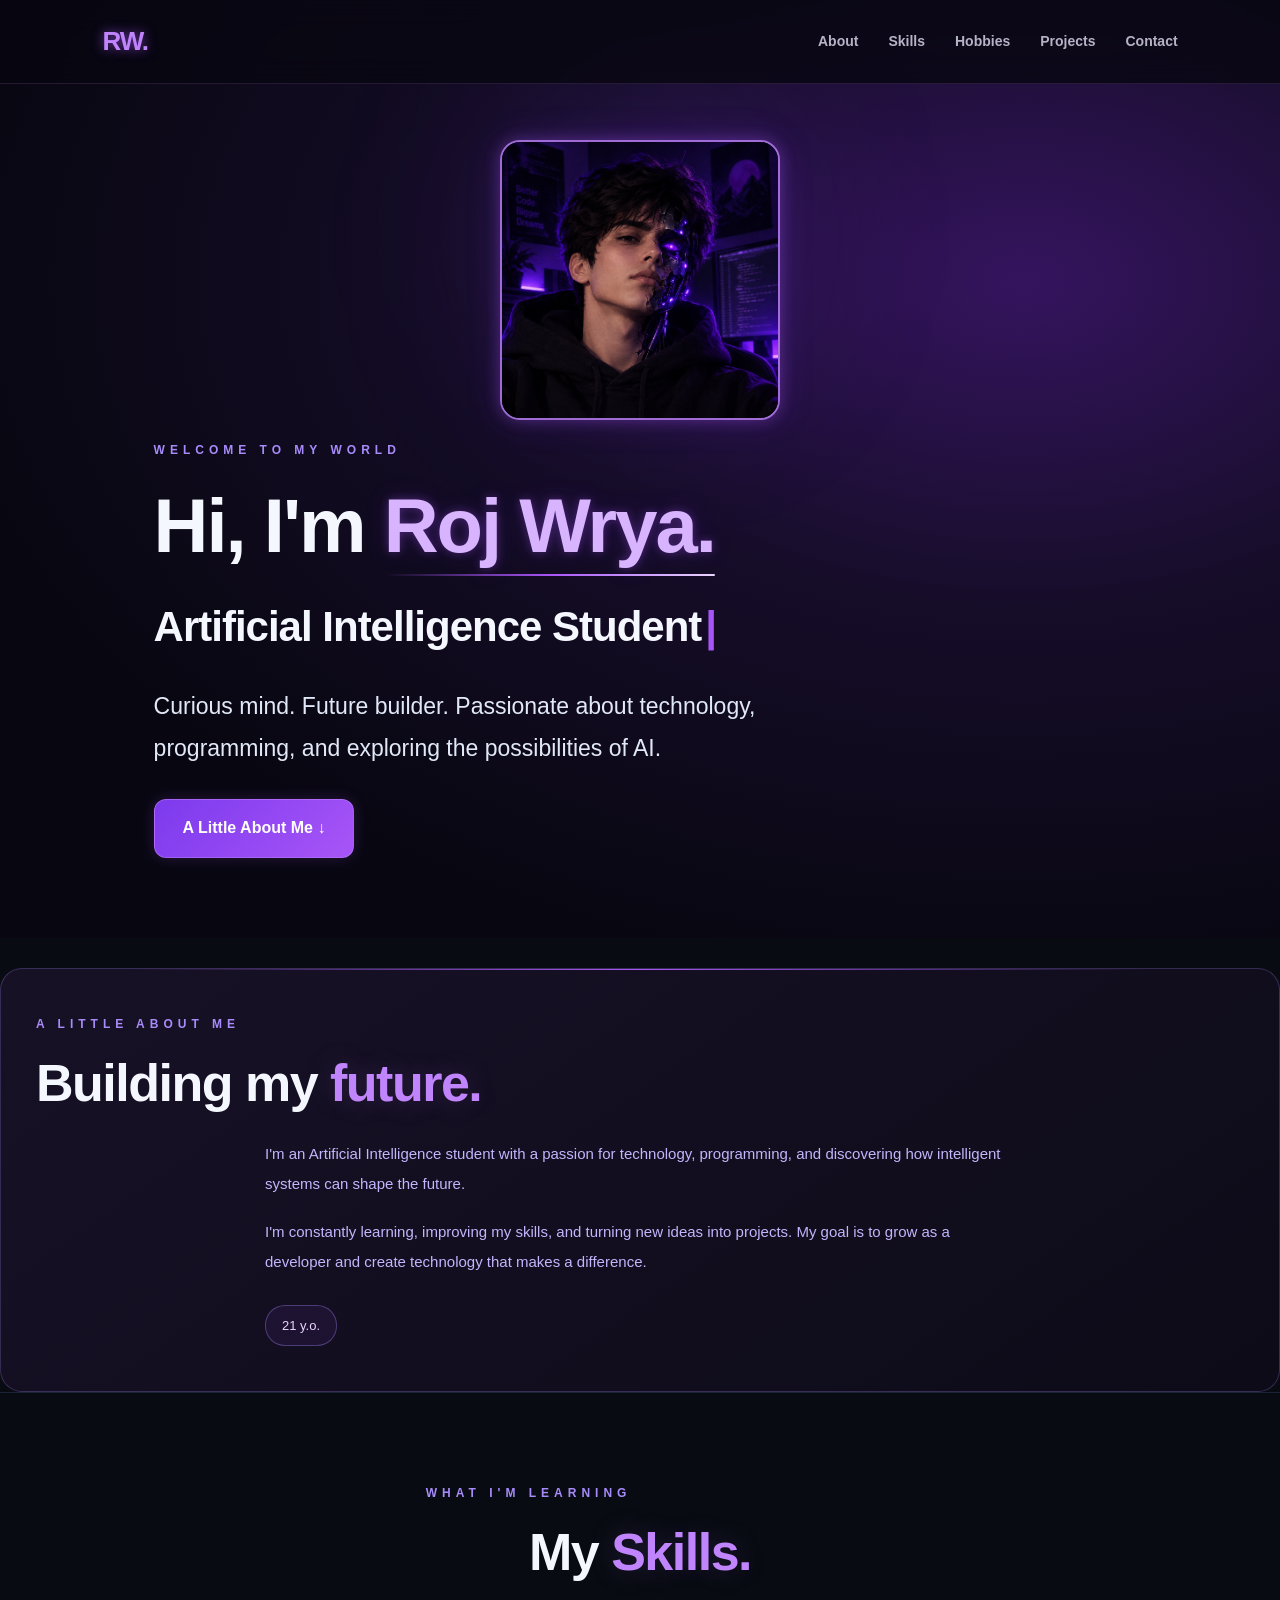
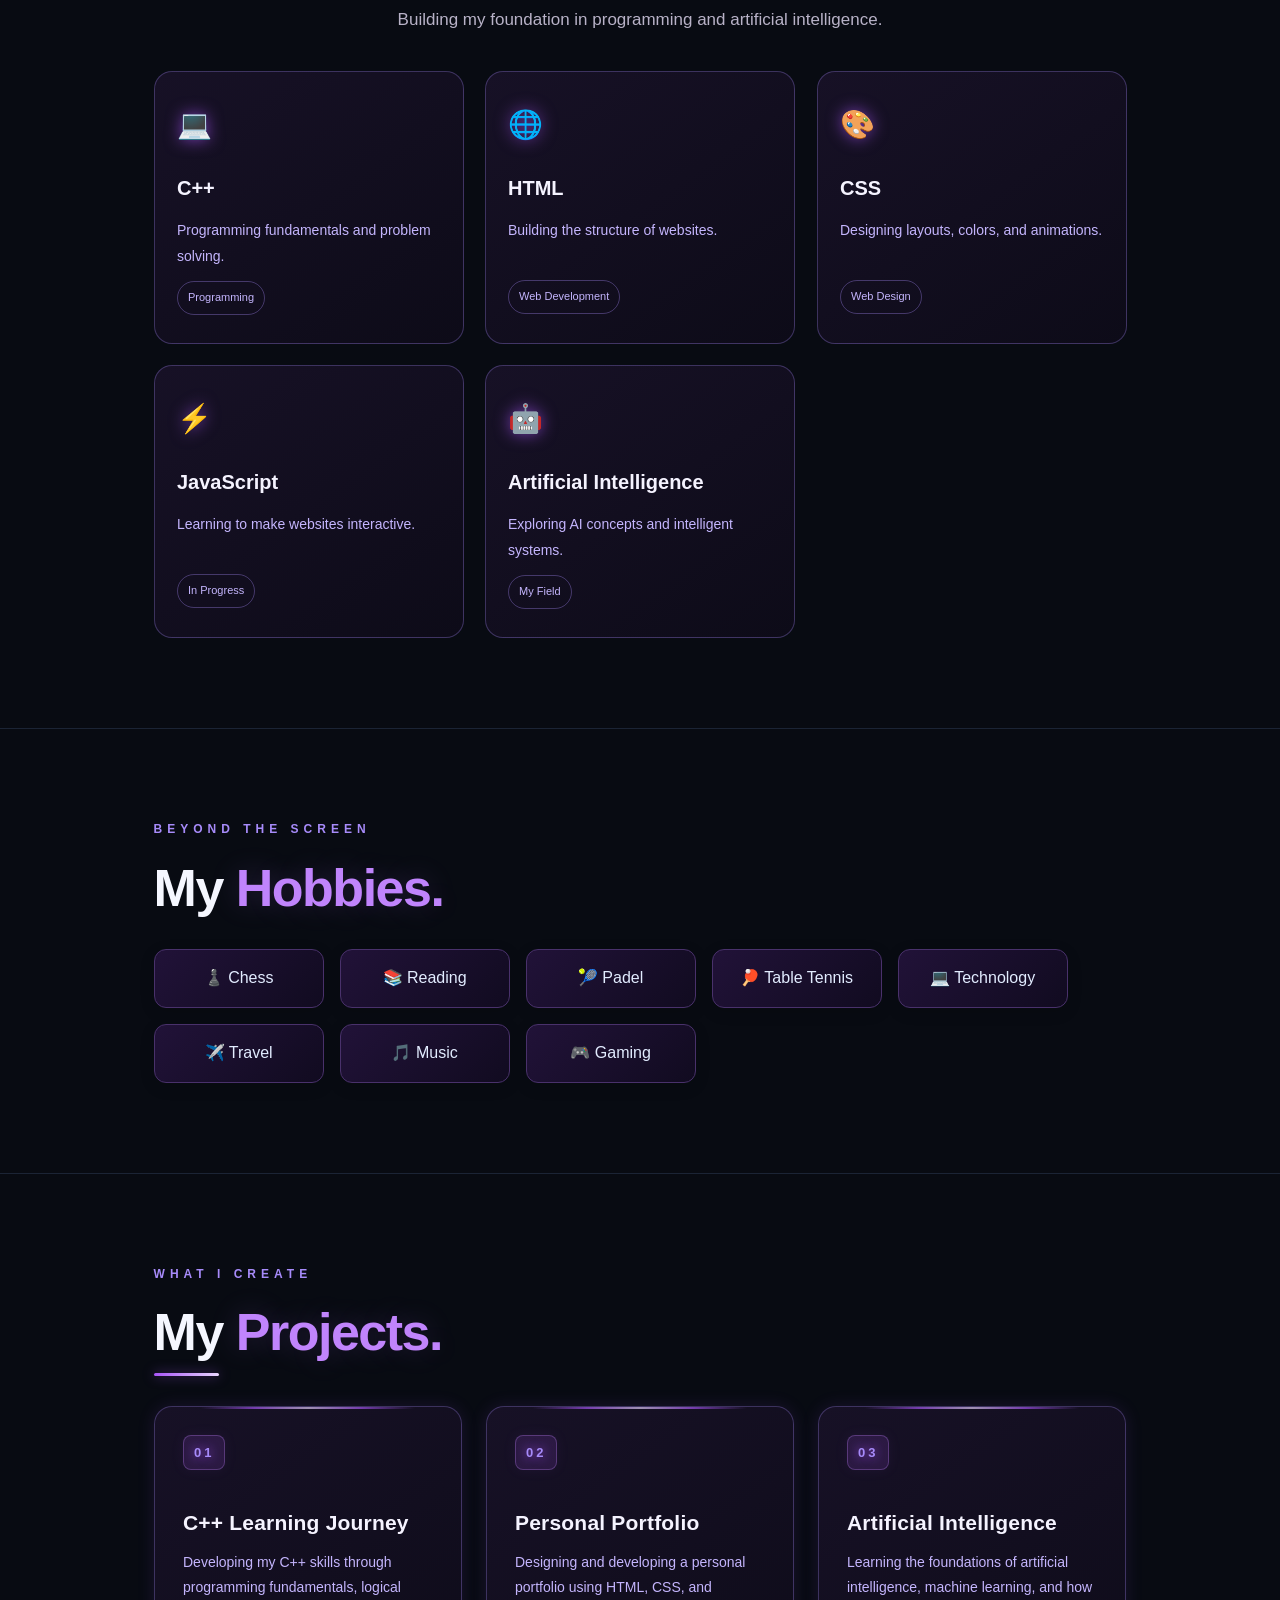
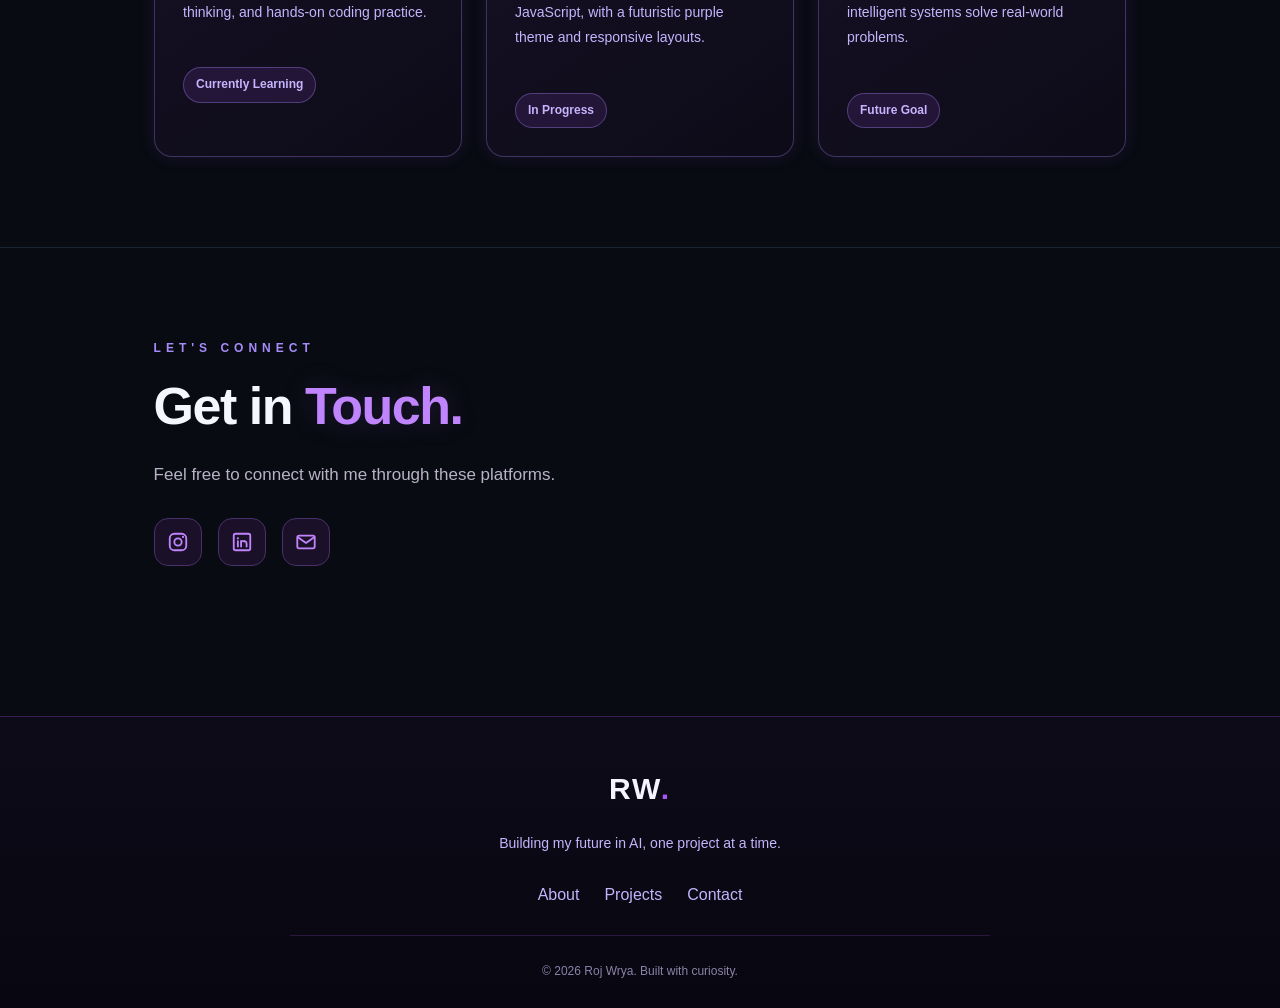
==== commit d5359032: "Add files via upload" ====
--- a/index.html
+++ b/index.html
@@ -121,6 +121,7 @@
             <div class="hobby">♟️ Chess</div>
             <div class="hobby">📚 Reading</div>
             <div class="hobby">🎾 Padel</div>
+            <div class="hobby">🏓 Table Tennis</div>
             <div class="hobby">💻 Technology</div>
             <div class="hobby">✈️ Travel</div>
             <div class="hobby">🎵 Music</div>
@@ -130,38 +131,6 @@
         </div>
     </section>
 
-    <!-- AI TERMINAL -->
-    <section id="ai-terminal">
-        <p class="label">INTERACTIVE AI</p>
-        <h2>Enter the <span class="blue">Terminal.</span></h2>
-        <p class="terminal-intro">A little interactive corner of my digital world.</p>
-
-        <div class="terminal-window">
-            <div class="terminal-header">
-                <div class="terminal-dots">
-                    <span></span>
-                    <span></span>
-                    <span></span>
-                </div>
-                <span class="terminal-title">roj@portfolio: ~</span>
-            </div>
-
-            <div class="terminal-body" id="terminal-output">
-                <p>Welcome to Roj's AI terminal.</p>
-                <p>Type <span class="terminal-purple">help</span> to see available commands.</p>
-            </div>
-
-            <form id="terminal-form" class="terminal-input-line">
-                <label for="terminal-input">roj@portfolio:~$</label>
-                <input type="text"
-                       id="terminal-input"
-                       placeholder="Type a command..."
-                       autocomplete="off"
-                       spellcheck="false">
-            </form>
-        </div>
-    </section>
-    <!-- END AI TERMINAL -->
 
     <section id="projects">
         <p class="label">WHAT I CREATE</p>
@@ -181,9 +150,6 @@
                 <p>Designing and developing a personal portfolio using HTML, CSS, and JavaScript, with a futuristic purple theme and responsive layouts.</p>
                 <span class="project-tag">In Progress</span>
 
-                <a href="https://rojwrya06-code.github.io/rojwrya.github.io/" class="project-link" target="_blank" rel="noopener noreferrer">
-                    Explore My Portfolio ↗
-                </a>
             </div>
 
             <div class="project-card">
--- a/style.css
+++ b/style.css
@@ -152,23 +152,45 @@
         margin-top: 30px;
     }
 
+.hobby {
+    box-sizing: border-box;
+    display: flex;
+    align-items: center;
+    justify-content: center;
+    min-height: 58px;
+    width: 170px;
+    padding: 14px 12px;
+    background: linear-gradient(135deg, #211238, #110b20);
+    border: 1px solid #49316b;
+    border-radius: 12px;
+    color: #e2ecff;
+    font-size: 16px;
+    text-align: center;
+    transition: all 0.3s ease;
+    box-shadow: 0 4px 15px #00000020;
+}
+
+    .hobby:hover {
+        transform: translateY(-5px);
+        border-color: #C084FC;
+        box-shadow: 0 8px 25px #A855F740;
+        background: #2a1742;
+    }
+
+@media (max-width: 600px) {
+    .hobbies-list {
+        display: grid;
+        grid-template-columns: repeat(2, minmax(0, 1fr));
+        gap: 12px;
+    }
+
     .hobby {
-        padding: 16px 24px;
-        background: linear-gradient(135deg, #211238, #110b20);
-        border: 1px solid #49316b;
-        border-radius: 12px;
-        color: #e2ecff;
-        font-size: 16px;
-        transition: all 0.3s ease;
-        box-shadow: 0 4px 15px #00000020;
-    }
-
-        .hobby:hover {
-            transform: translateY(-5px);
-            border-color: #C084FC;
-            box-shadow: 0 8px 25px #A855F740;
-            background: #2a1742;
-        }
+        width: 100%;
+        min-height: 58px;
+        padding: 12px 6px;
+        font-size: 14px;
+    }
+}
     /* SOCIAL ICONS */
 
     .social-links {
@@ -550,12 +572,13 @@
         box-shadow: 0 0 20px rgba(192, 132, 252, 0.65), 0 0 45px rgba(124, 58, 237, 0.4);
     }
 
-    @media (max-width: 600px) {
-        .profile-avatar {
-            width: 200px;
-            height: 200px;
-        }
-    }
+@media (max-width: 600px) {
+    .profile-avatar {
+        width: 160px;
+        height: 160px;
+        margin-top: 20px;
+    }
+}
     /* Purple neon effects */
     button,
     .btn,
@@ -1282,7 +1305,7 @@
 /* GENTLE AVATAR FLOAT */
 
 .profile-avatar {
-    animation: avatarGlow 3s ease-in-out infinite alternate, avatarFloat 4s ease-in-out infinite;
+    animation: avatarGlow 3s ease-in-out infinite alternate;
 }
 
 @keyframes avatarFloat {
